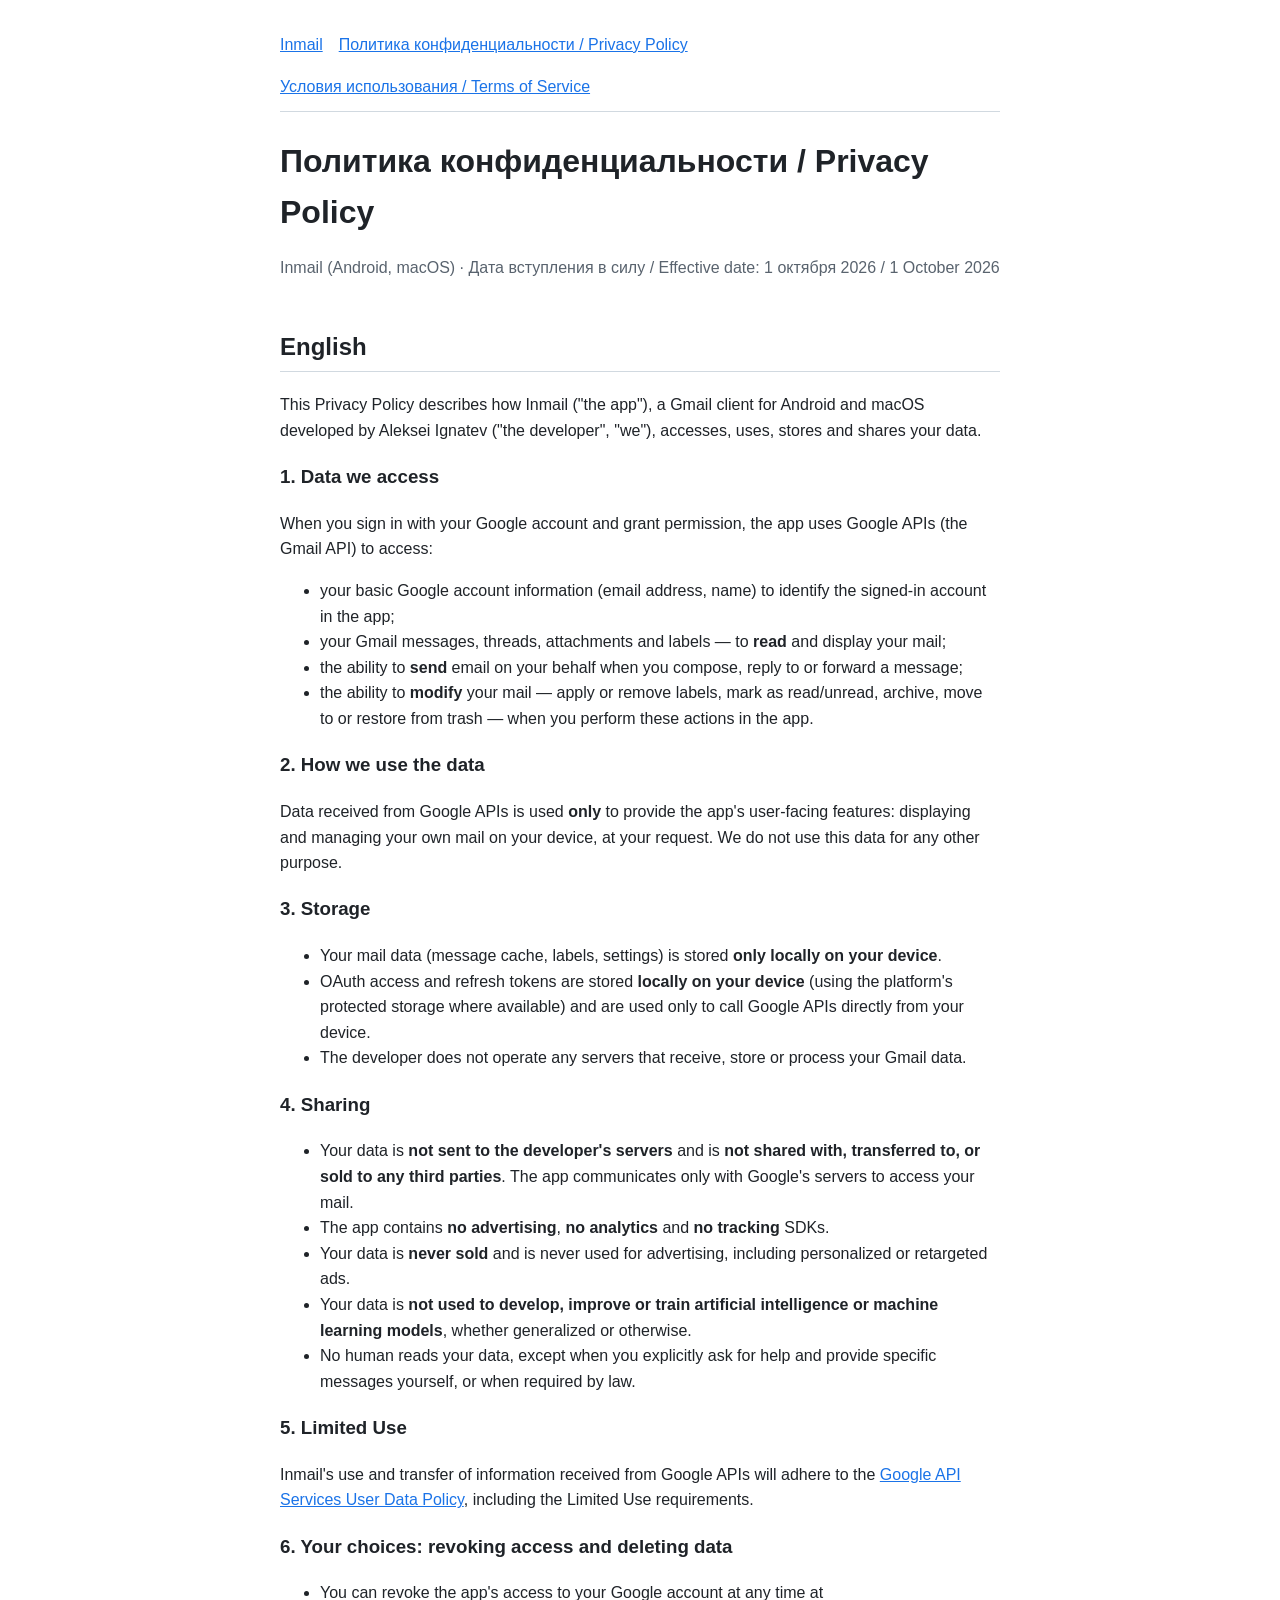
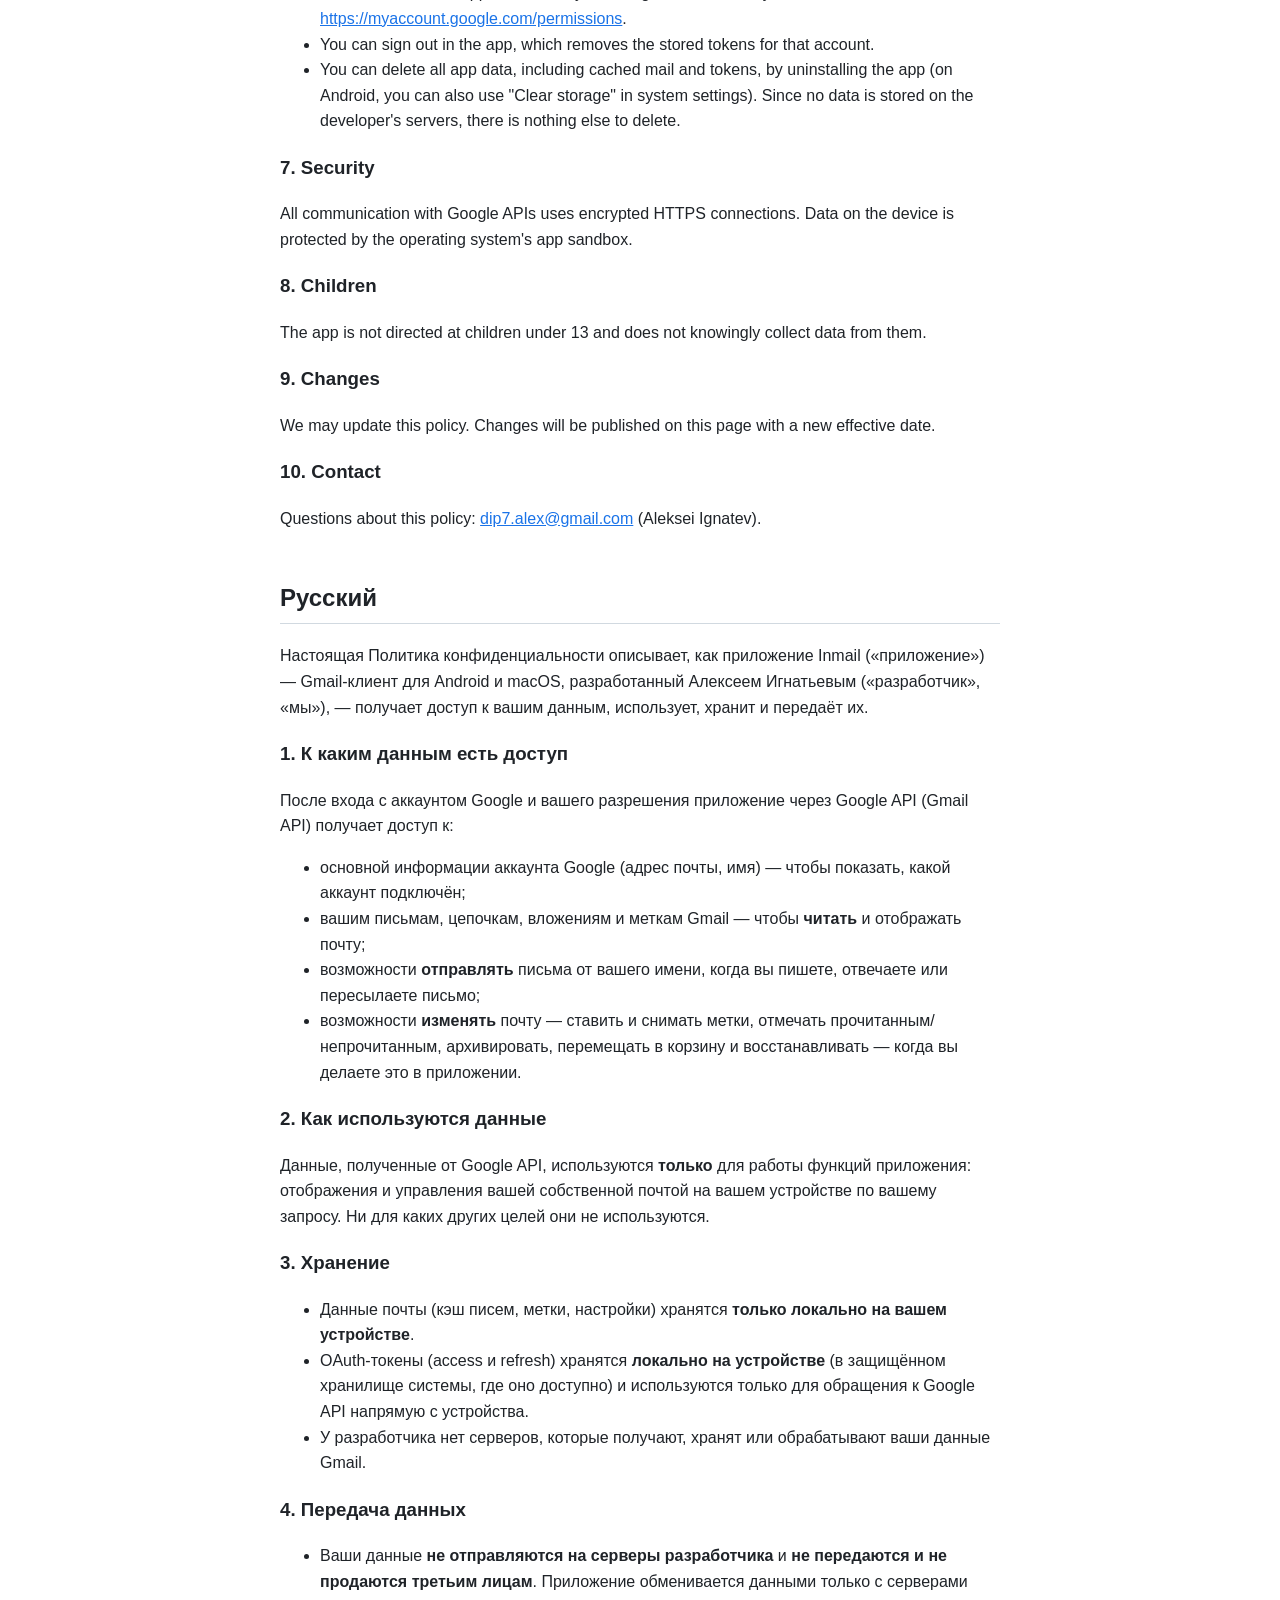
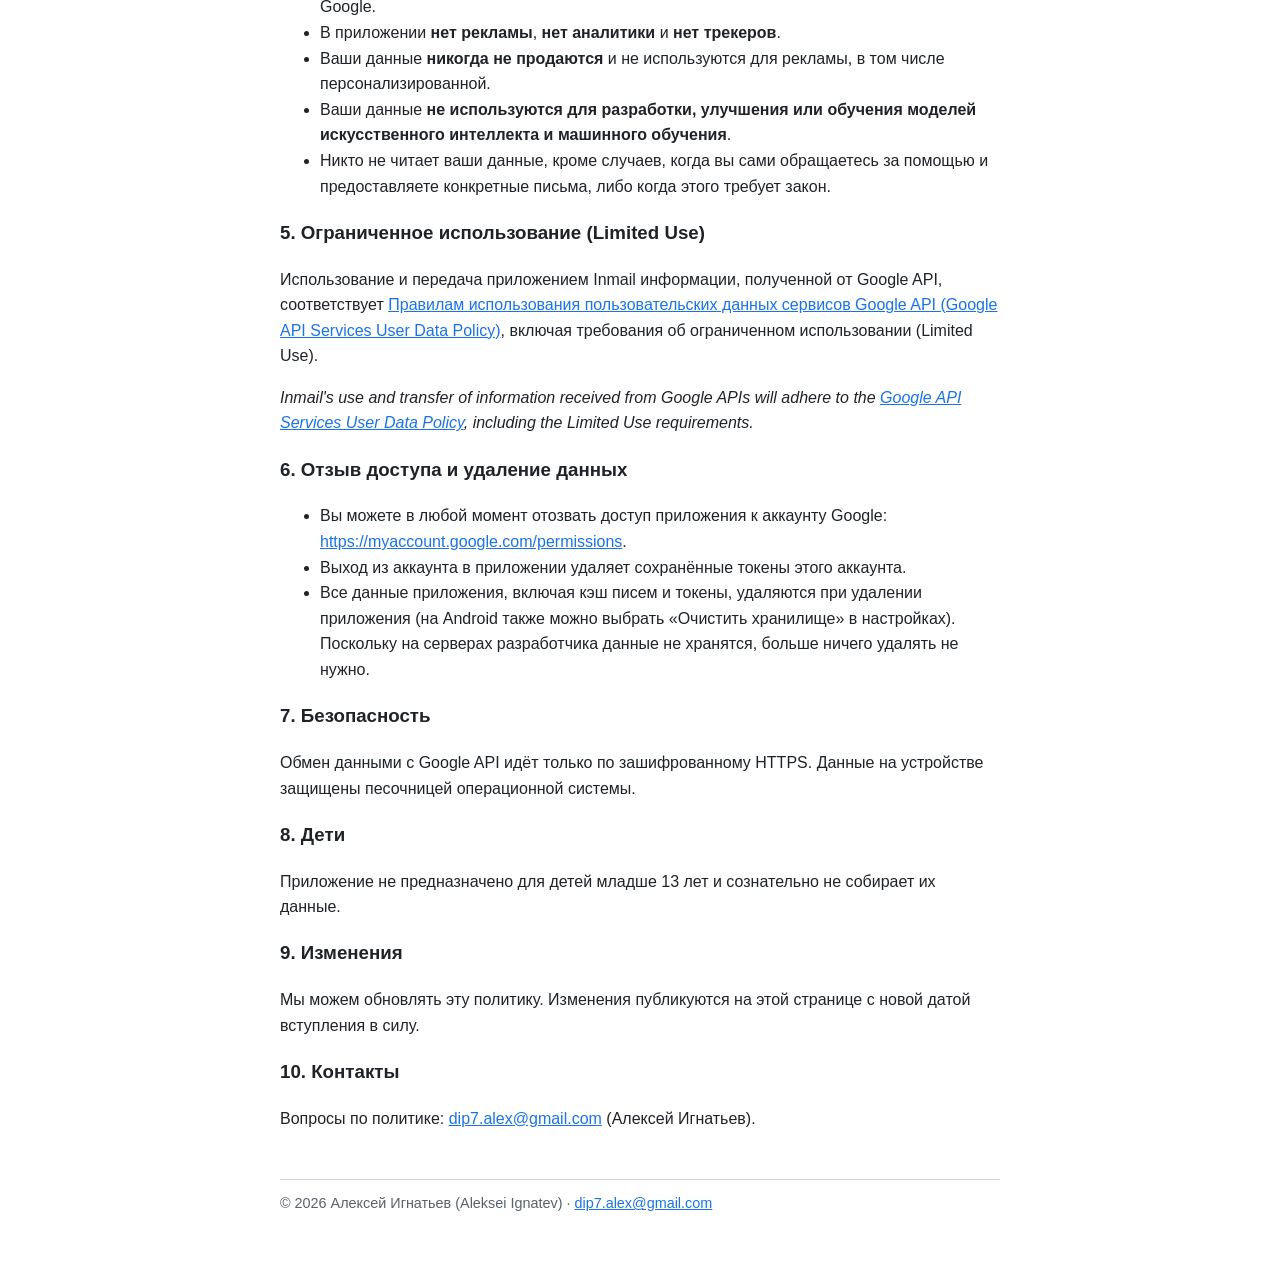
==== inmail/privacy.html @ 3c98db0a "Add inmail/privacy.html (Inmail site)" ====
<!DOCTYPE html>
<html lang="ru">
<head>
<meta charset="utf-8">
<meta name="viewport" content="width=device-width, initial-scale=1">
<title>Inmail — Политика конфиденциальности / Privacy Policy</title>
<link rel="stylesheet" href="/inmail/style.css">
</head>
<body>
<main>
<header><nav><a href="/inmail/">Inmail</a><a href="/inmail/privacy.html">Политика конфиденциальности / Privacy Policy</a><a href="/inmail/terms.html">Условия использования / Terms of Service</a></nav></header>
<h1>Политика конфиденциальности / Privacy Policy</h1>
<p class="muted">Inmail (Android, macOS) · Дата вступления в силу / Effective date: 1 октября 2026 / 1 October 2026</p>

<section lang="en">
<h2>English</h2>
<p>This Privacy Policy describes how Inmail ("the app"), a Gmail client for Android and macOS developed by Aleksei Ignatev ("the developer", "we"), accesses, uses, stores and shares your data.</p>

<h3>1. Data we access</h3>
<p>When you sign in with your Google account and grant permission, the app uses Google APIs (the Gmail API) to access:</p>
<ul>
<li>your basic Google account information (email address, name) to identify the signed-in account in the app;</li>
<li>your Gmail messages, threads, attachments and labels — to <b>read</b> and display your mail;</li>
<li>the ability to <b>send</b> email on your behalf when you compose, reply to or forward a message;</li>
<li>the ability to <b>modify</b> your mail — apply or remove labels, mark as read/unread, archive, move to or restore from trash — when you perform these actions in the app.</li>
</ul>

<h3>2. How we use the data</h3>
<p>Data received from Google APIs is used <b>only</b> to provide the app's user-facing features: displaying and managing your own mail on your device, at your request. We do not use this data for any other purpose.</p>

<h3>3. Storage</h3>
<ul>
<li>Your mail data (message cache, labels, settings) is stored <b>only locally on your device</b>.</li>
<li>OAuth access and refresh tokens are stored <b>locally on your device</b> (using the platform's protected storage where available) and are used only to call Google APIs directly from your device.</li>
<li>The developer does not operate any servers that receive, store or process your Gmail data.</li>
</ul>

<h3>4. Sharing</h3>
<ul>
<li>Your data is <b>not sent to the developer's servers</b> and is <b>not shared with, transferred to, or sold to any third parties</b>. The app communicates only with Google's servers to access your mail.</li>
<li>The app contains <b>no advertising</b>, <b>no analytics</b> and <b>no tracking</b> SDKs.</li>
<li>Your data is <b>never sold</b> and is never used for advertising, including personalized or retargeted ads.</li>
<li>Your data is <b>not used to develop, improve or train artificial intelligence or machine learning models</b>, whether generalized or otherwise.</li>
<li>No human reads your data, except when you explicitly ask for help and provide specific messages yourself, or when required by law.</li>
</ul>

<h3>5. Limited Use</h3>
<p>Inmail's use and transfer of information received from Google APIs will adhere to the <a href="https://developers.google.com/terms/api-services-user-data-policy">Google API Services User Data Policy</a>, including the Limited Use requirements.</p>

<h3>6. Your choices: revoking access and deleting data</h3>
<ul>
<li>You can revoke the app's access to your Google account at any time at <a href="https://myaccount.google.com/permissions">https://myaccount.google.com/permissions</a>.</li>
<li>You can sign out in the app, which removes the stored tokens for that account.</li>
<li>You can delete all app data, including cached mail and tokens, by uninstalling the app (on Android, you can also use "Clear storage" in system settings). Since no data is stored on the developer's servers, there is nothing else to delete.</li>
</ul>

<h3>7. Security</h3>
<p>All communication with Google APIs uses encrypted HTTPS connections. Data on the device is protected by the operating system's app sandbox.</p>

<h3>8. Children</h3>
<p>The app is not directed at children under 13 and does not knowingly collect data from them.</p>

<h3>9. Changes</h3>
<p>We may update this policy. Changes will be published on this page with a new effective date.</p>

<h3>10. Contact</h3>
<p>Questions about this policy: <a href="mailto:dip7.alex@gmail.com">dip7.alex@gmail.com</a> (Aleksei Ignatev).</p>
</section>

<section lang="ru" class="lang">
<h2>Русский</h2>
<p>Настоящая Политика конфиденциальности описывает, как приложение Inmail («приложение») — Gmail-клиент для Android и macOS, разработанный Алексеем Игнатьевым («разработчик», «мы»), — получает доступ к вашим данным, использует, хранит и передаёт их.</p>

<h3>1. К каким данным есть доступ</h3>
<p>После входа с аккаунтом Google и вашего разрешения приложение через Google API (Gmail API) получает доступ к:</p>
<ul>
<li>основной информации аккаунта Google (адрес почты, имя) — чтобы показать, какой аккаунт подключён;</li>
<li>вашим письмам, цепочкам, вложениям и меткам Gmail — чтобы <b>читать</b> и отображать почту;</li>
<li>возможности <b>отправлять</b> письма от вашего имени, когда вы пишете, отвечаете или пересылаете письмо;</li>
<li>возможности <b>изменять</b> почту — ставить и снимать метки, отмечать прочитанным/непрочитанным, архивировать, перемещать в корзину и восстанавливать — когда вы делаете это в приложении.</li>
</ul>

<h3>2. Как используются данные</h3>
<p>Данные, полученные от Google API, используются <b>только</b> для работы функций приложения: отображения и управления вашей собственной почтой на вашем устройстве по вашему запросу. Ни для каких других целей они не используются.</p>

<h3>3. Хранение</h3>
<ul>
<li>Данные почты (кэш писем, метки, настройки) хранятся <b>только локально на вашем устройстве</b>.</li>
<li>OAuth-токены (access и refresh) хранятся <b>локально на устройстве</b> (в защищённом хранилище системы, где оно доступно) и используются только для обращения к Google API напрямую с устройства.</li>
<li>У разработчика нет серверов, которые получают, хранят или обрабатывают ваши данные Gmail.</li>
</ul>

<h3>4. Передача данных</h3>
<ul>
<li>Ваши данные <b>не отправляются на серверы разработчика</b> и <b>не передаются и не продаются третьим лицам</b>. Приложение обменивается данными только с серверами Google.</li>
<li>В приложении <b>нет рекламы</b>, <b>нет аналитики</b> и <b>нет трекеров</b>.</li>
<li>Ваши данные <b>никогда не продаются</b> и не используются для рекламы, в том числе персонализированной.</li>
<li>Ваши данные <b>не используются для разработки, улучшения или обучения моделей искусственного интеллекта и машинного обучения</b>.</li>
<li>Никто не читает ваши данные, кроме случаев, когда вы сами обращаетесь за помощью и предоставляете конкретные письма, либо когда этого требует закон.</li>
</ul>

<h3>5. Ограниченное использование (Limited Use)</h3>
<p>Использование и передача приложением Inmail информации, полученной от Google API, соответствует <a href="https://developers.google.com/terms/api-services-user-data-policy">Правилам использования пользовательских данных сервисов Google API (Google API Services User Data Policy)</a>, включая требования об ограниченном использовании (Limited Use).</p>
<p lang="en"><i>Inmail's use and transfer of information received from Google APIs will adhere to the <a href="https://developers.google.com/terms/api-services-user-data-policy">Google API Services User Data Policy</a>, including the Limited Use requirements.</i></p>

<h3>6. Отзыв доступа и удаление данных</h3>
<ul>
<li>Вы можете в любой момент отозвать доступ приложения к аккаунту Google: <a href="https://myaccount.google.com/permissions">https://myaccount.google.com/permissions</a>.</li>
<li>Выход из аккаунта в приложении удаляет сохранённые токены этого аккаунта.</li>
<li>Все данные приложения, включая кэш писем и токены, удаляются при удалении приложения (на Android также можно выбрать «Очистить хранилище» в настройках). Поскольку на серверах разработчика данные не хранятся, больше ничего удалять не нужно.</li>
</ul>

<h3>7. Безопасность</h3>
<p>Обмен данными с Google API идёт только по зашифрованному HTTPS. Данные на устройстве защищены песочницей операционной системы.</p>

<h3>8. Дети</h3>
<p>Приложение не предназначено для детей младше 13 лет и сознательно не собирает их данные.</p>

<h3>9. Изменения</h3>
<p>Мы можем обновлять эту политику. Изменения публикуются на этой странице с новой датой вступления в силу.</p>

<h3>10. Контакты</h3>
<p>Вопросы по политике: <a href="mailto:dip7.alex@gmail.com">dip7.alex@gmail.com</a> (Алексей Игнатьев).</p>
</section>
<footer>© 2026 Алексей Игнатьев (Aleksei Ignatev) · <a href="mailto:dip7.alex@gmail.com">dip7.alex@gmail.com</a></footer>
</main>
</body>
</html>
---- inmail/style.css ----
:root{--fg:#1f2328;--muted:#59636e;--accent:#1a73e8;--bg:#fff;--line:#d1d9e0}
@media (prefers-color-scheme:dark){:root{--fg:#e6edf3;--muted:#9198a1;--accent:#58a6ff;--bg:#0d1117;--line:#3d444d}}
*{box-sizing:border-box}
body{margin:0;background:var(--bg);color:var(--fg);font:16px/1.6 -apple-system,BlinkMacSystemFont,"Segoe UI",Roboto,Helvetica,Arial,sans-serif}
main{max-width:760px;margin:0 auto;padding:32px 20px 48px}
header nav{display:flex;gap:16px;flex-wrap:wrap;border-bottom:1px solid var(--line);padding-bottom:12px;margin-bottom:24px}
a{color:var(--accent)}
h1{font-size:2rem;margin:.2em 0}
h2{margin-top:2em;border-bottom:1px solid var(--line);padding-bottom:.2em}
.muted{color:var(--muted)}
.lang{margin-top:2.5em}
footer{margin-top:48px;border-top:1px solid var(--line);padding-top:12px;font-size:.9rem;color:var(--muted)}
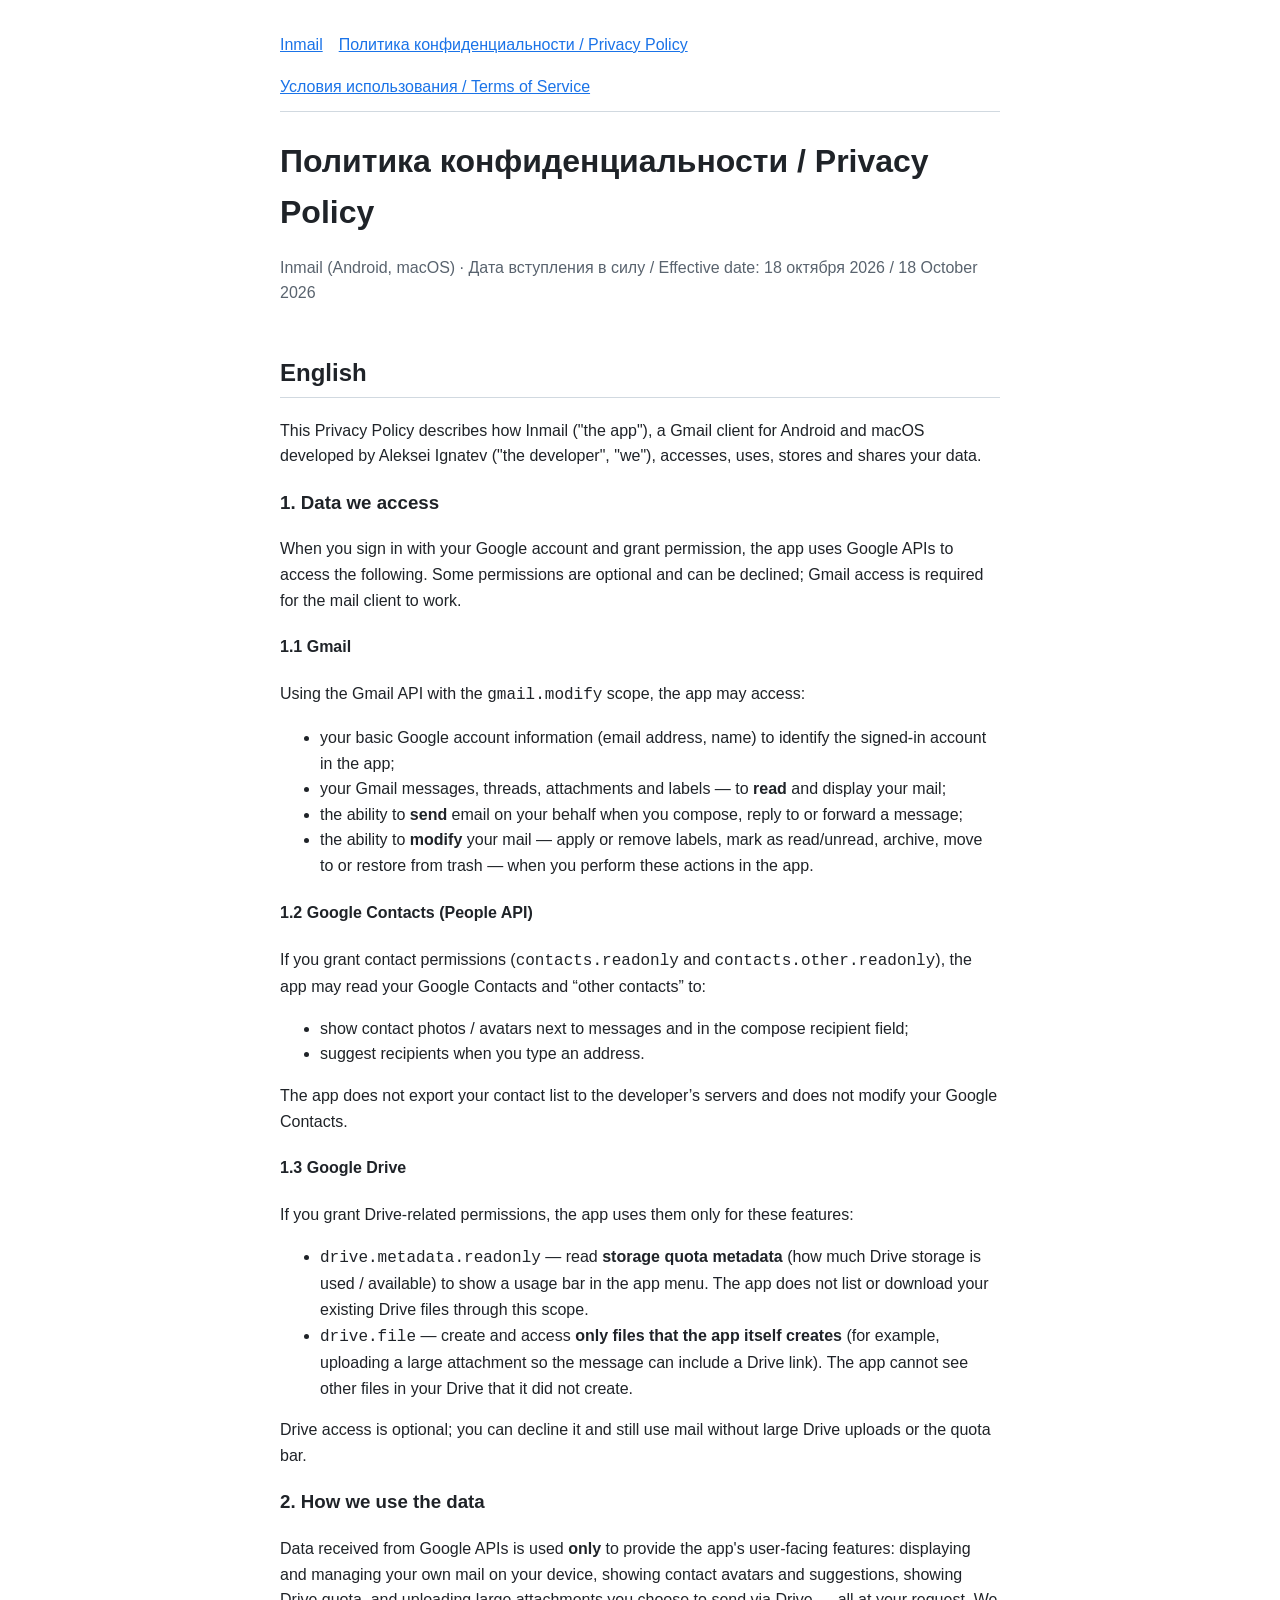
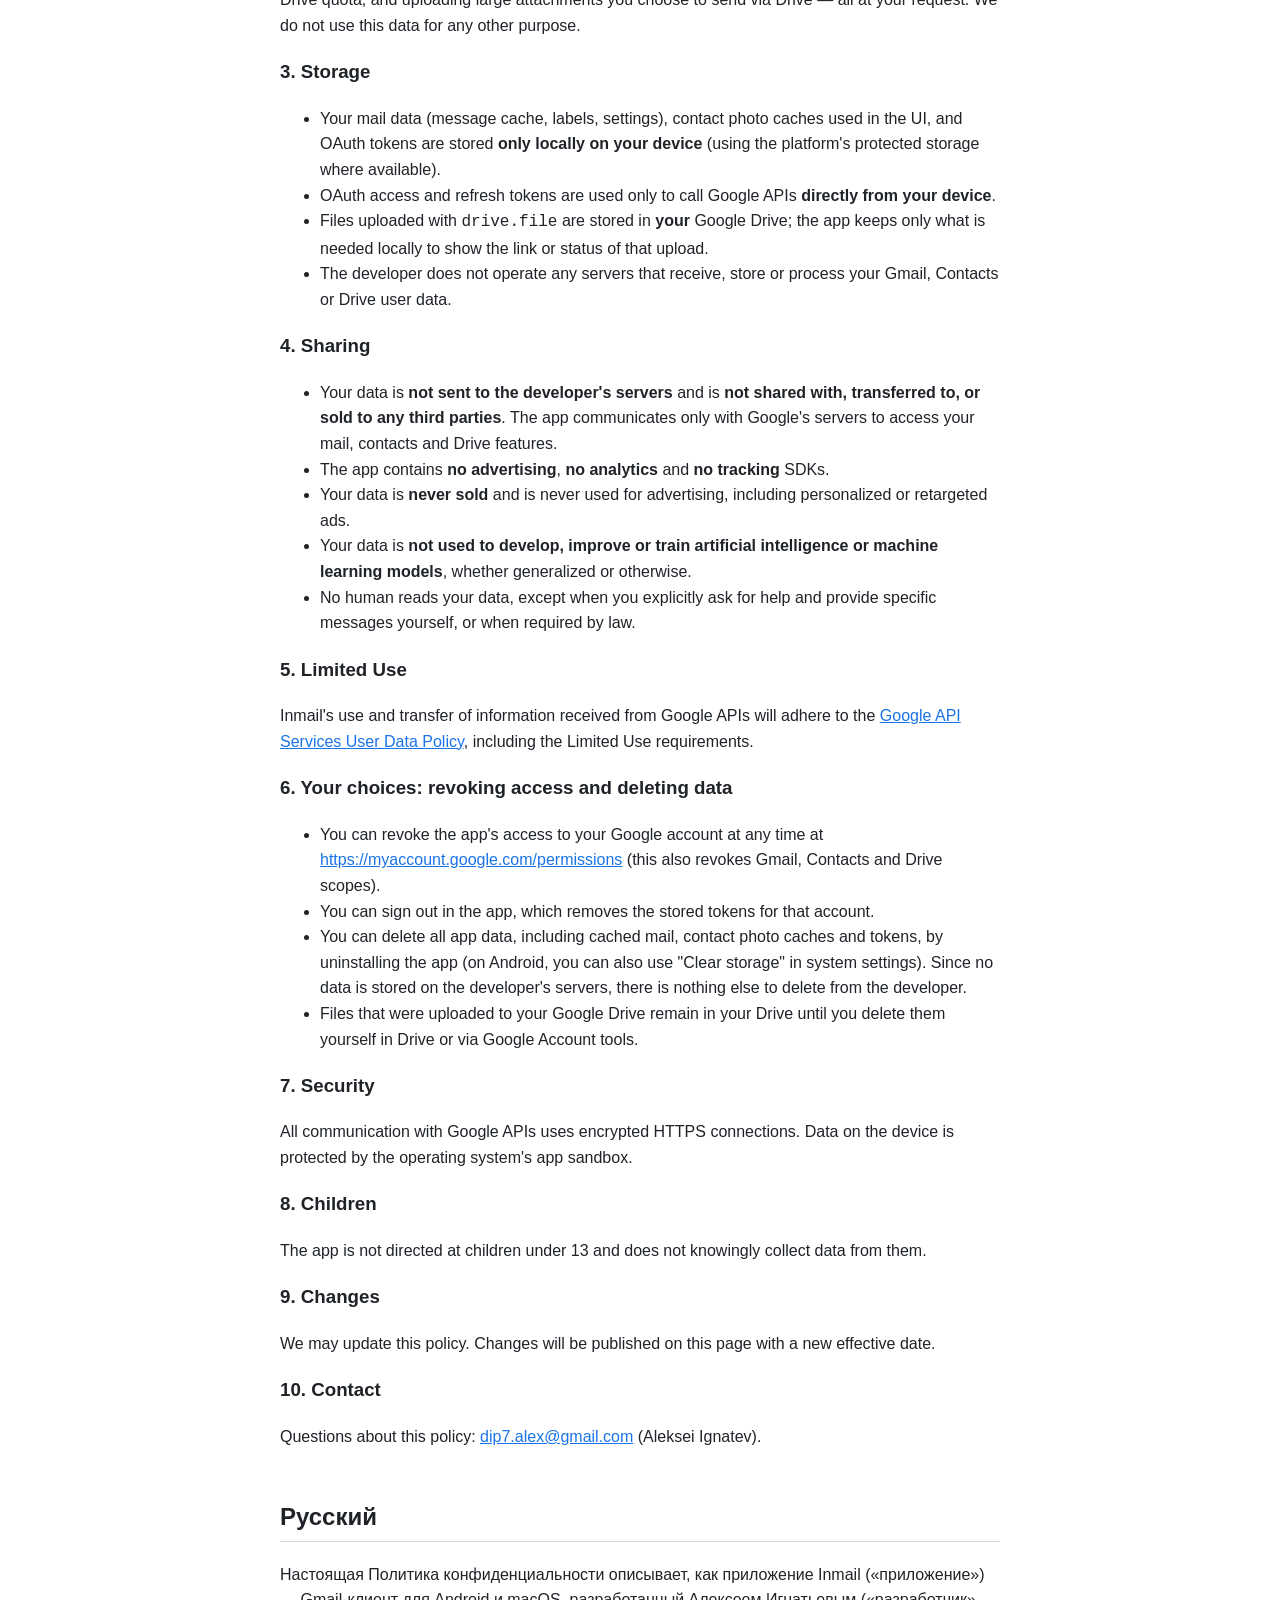
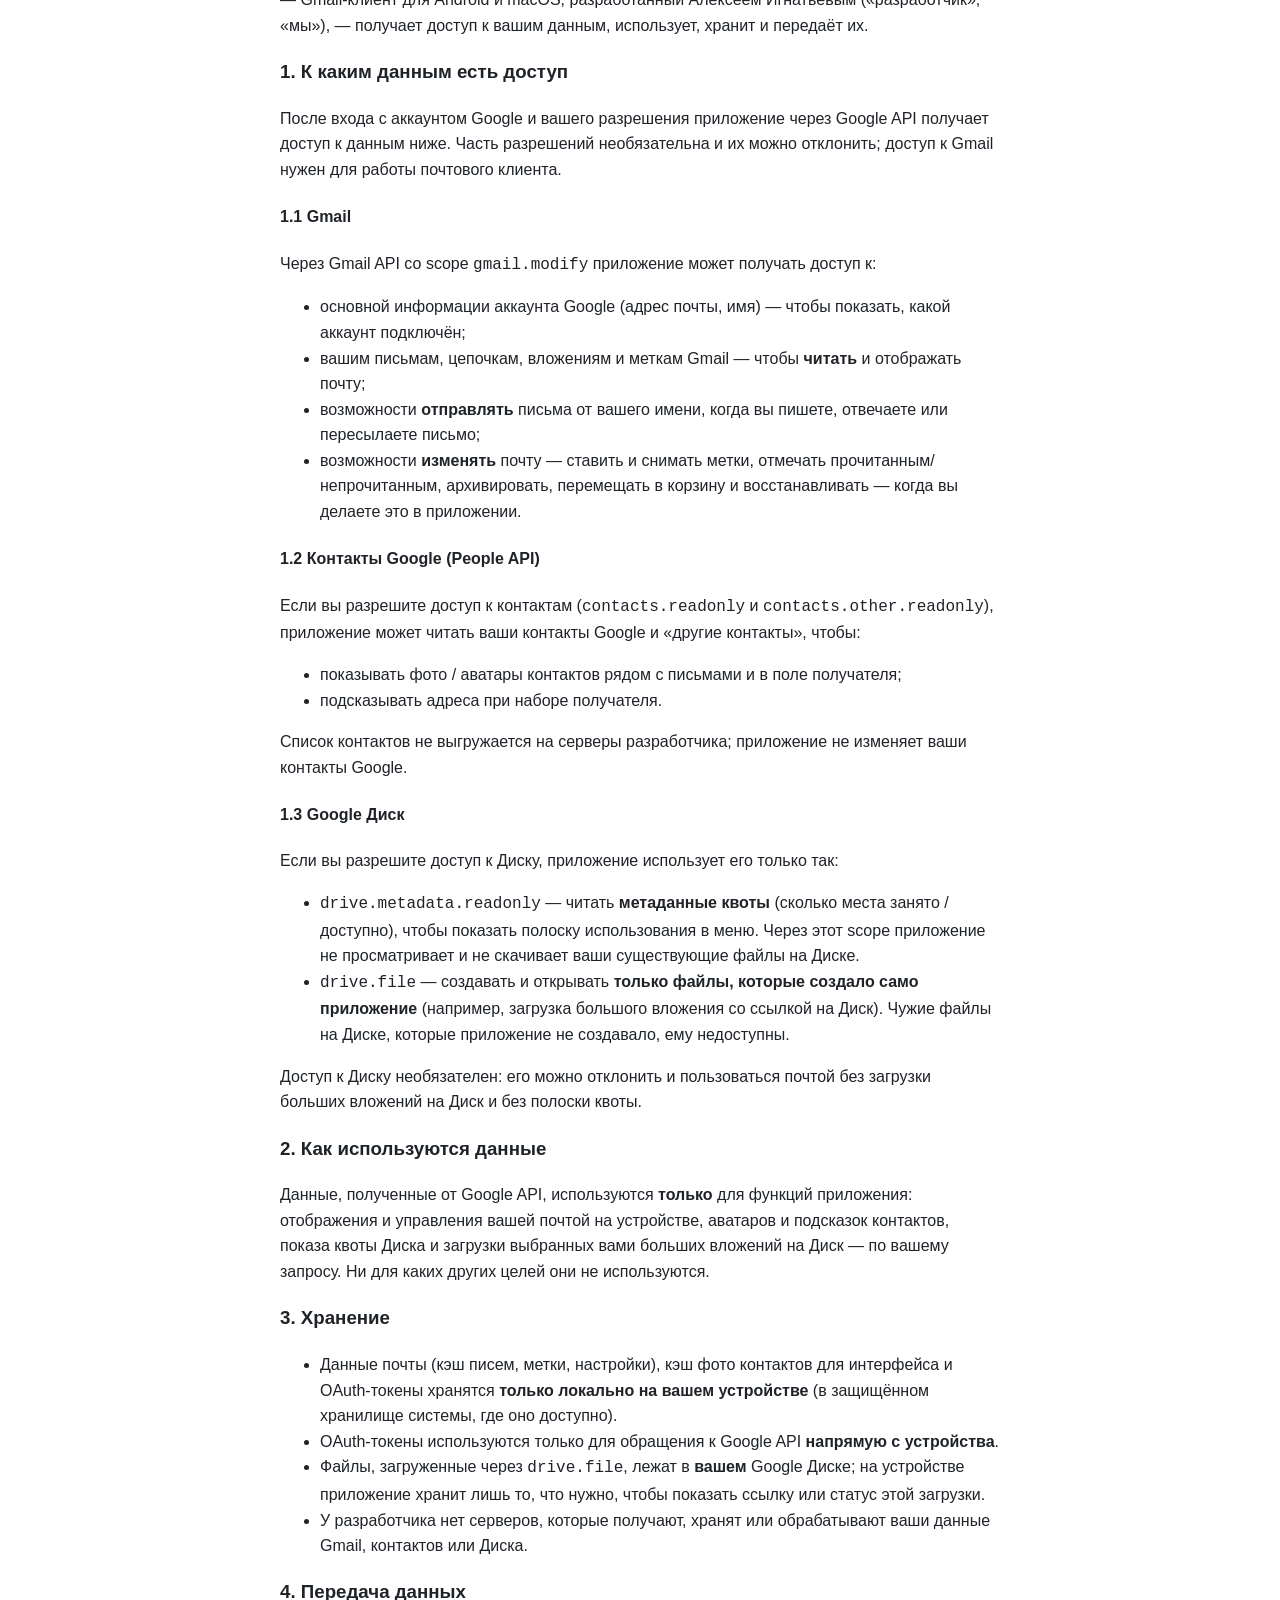
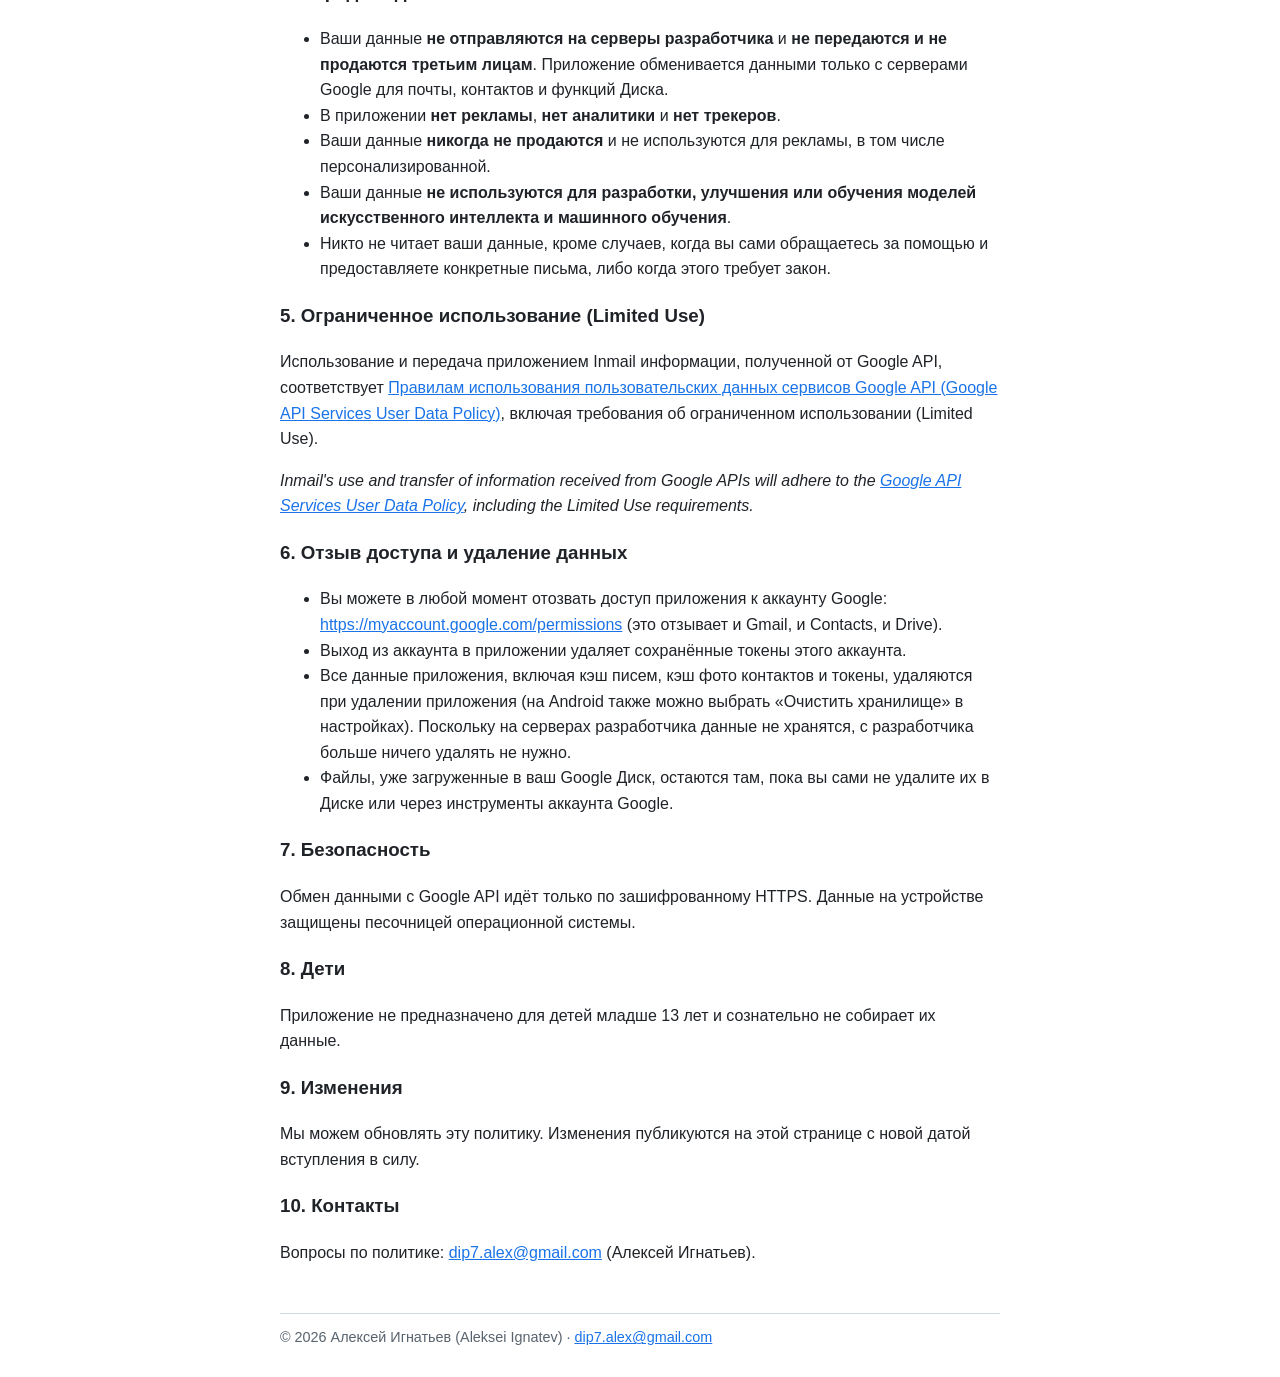
==== commit ae2ec0a2: "Update Inmail privacy policy for Drive and Contacts scopes" ====
--- a/inmail/privacy.html
+++ b/inmail/privacy.html
@@ -10,14 +10,17 @@
 <main>
 <header><nav><a href="/inmail/">Inmail</a><a href="/inmail/privacy.html">Политика конфиденциальности / Privacy Policy</a><a href="/inmail/terms.html">Условия использования / Terms of Service</a></nav></header>
 <h1>Политика конфиденциальности / Privacy Policy</h1>
-<p class="muted">Inmail (Android, macOS) · Дата вступления в силу / Effective date: 1 октября 2026 / 1 October 2026</p>
+<p class="muted">Inmail (Android, macOS) · Дата вступления в силу / Effective date: 18 октября 2026 / 18 October 2026</p>
 
 <section lang="en">
 <h2>English</h2>
 <p>This Privacy Policy describes how Inmail ("the app"), a Gmail client for Android and macOS developed by Aleksei Ignatev ("the developer", "we"), accesses, uses, stores and shares your data.</p>
 
 <h3>1. Data we access</h3>
-<p>When you sign in with your Google account and grant permission, the app uses Google APIs (the Gmail API) to access:</p>
+<p>When you sign in with your Google account and grant permission, the app uses Google APIs to access the following. Some permissions are optional and can be declined; Gmail access is required for the mail client to work.</p>
+
+<h4>1.1 Gmail</h4>
+<p>Using the Gmail API with the <code>gmail.modify</code> scope, the app may access:</p>
 <ul>
 <li>your basic Google account information (email address, name) to identify the signed-in account in the app;</li>
 <li>your Gmail messages, threads, attachments and labels — to <b>read</b> and display your mail;</li>
@@ -25,19 +28,36 @@
 <li>the ability to <b>modify</b> your mail — apply or remove labels, mark as read/unread, archive, move to or restore from trash — when you perform these actions in the app.</li>
 </ul>
 
+<h4>1.2 Google Contacts (People API)</h4>
+<p>If you grant contact permissions (<code>contacts.readonly</code> and <code>contacts.other.readonly</code>), the app may read your Google Contacts and “other contacts” to:</p>
+<ul>
+<li>show contact photos / avatars next to messages and in the compose recipient field;</li>
+<li>suggest recipients when you type an address.</li>
+</ul>
+<p>The app does not export your contact list to the developer’s servers and does not modify your Google Contacts.</p>
+
+<h4>1.3 Google Drive</h4>
+<p>If you grant Drive-related permissions, the app uses them only for these features:</p>
+<ul>
+<li><code>drive.metadata.readonly</code> — read <b>storage quota metadata</b> (how much Drive storage is used / available) to show a usage bar in the app menu. The app does not list or download your existing Drive files through this scope.</li>
+<li><code>drive.file</code> — create and access <b>only files that the app itself creates</b> (for example, uploading a large attachment so the message can include a Drive link). The app cannot see other files in your Drive that it did not create.</li>
+</ul>
+<p>Drive access is optional; you can decline it and still use mail without large Drive uploads or the quota bar.</p>
+
 <h3>2. How we use the data</h3>
-<p>Data received from Google APIs is used <b>only</b> to provide the app's user-facing features: displaying and managing your own mail on your device, at your request. We do not use this data for any other purpose.</p>
+<p>Data received from Google APIs is used <b>only</b> to provide the app's user-facing features: displaying and managing your own mail on your device, showing contact avatars and suggestions, showing Drive quota, and uploading large attachments you choose to send via Drive — all at your request. We do not use this data for any other purpose.</p>
 
 <h3>3. Storage</h3>
 <ul>
-<li>Your mail data (message cache, labels, settings) is stored <b>only locally on your device</b>.</li>
-<li>OAuth access and refresh tokens are stored <b>locally on your device</b> (using the platform's protected storage where available) and are used only to call Google APIs directly from your device.</li>
-<li>The developer does not operate any servers that receive, store or process your Gmail data.</li>
+<li>Your mail data (message cache, labels, settings), contact photo caches used in the UI, and OAuth tokens are stored <b>only locally on your device</b> (using the platform's protected storage where available).</li>
+<li>OAuth access and refresh tokens are used only to call Google APIs <b>directly from your device</b>.</li>
+<li>Files uploaded with <code>drive.file</code> are stored in <b>your</b> Google Drive; the app keeps only what is needed locally to show the link or status of that upload.</li>
+<li>The developer does not operate any servers that receive, store or process your Gmail, Contacts or Drive user data.</li>
 </ul>
 
 <h3>4. Sharing</h3>
 <ul>
-<li>Your data is <b>not sent to the developer's servers</b> and is <b>not shared with, transferred to, or sold to any third parties</b>. The app communicates only with Google's servers to access your mail.</li>
+<li>Your data is <b>not sent to the developer's servers</b> and is <b>not shared with, transferred to, or sold to any third parties</b>. The app communicates only with Google's servers to access your mail, contacts and Drive features.</li>
 <li>The app contains <b>no advertising</b>, <b>no analytics</b> and <b>no tracking</b> SDKs.</li>
 <li>Your data is <b>never sold</b> and is never used for advertising, including personalized or retargeted ads.</li>
 <li>Your data is <b>not used to develop, improve or train artificial intelligence or machine learning models</b>, whether generalized or otherwise.</li>
@@ -49,9 +69,10 @@
 
 <h3>6. Your choices: revoking access and deleting data</h3>
 <ul>
-<li>You can revoke the app's access to your Google account at any time at <a href="https://myaccount.google.com/permissions">https://myaccount.google.com/permissions</a>.</li>
+<li>You can revoke the app's access to your Google account at any time at <a href="https://myaccount.google.com/permissions">https://myaccount.google.com/permissions</a> (this also revokes Gmail, Contacts and Drive scopes).</li>
 <li>You can sign out in the app, which removes the stored tokens for that account.</li>
-<li>You can delete all app data, including cached mail and tokens, by uninstalling the app (on Android, you can also use "Clear storage" in system settings). Since no data is stored on the developer's servers, there is nothing else to delete.</li>
+<li>You can delete all app data, including cached mail, contact photo caches and tokens, by uninstalling the app (on Android, you can also use "Clear storage" in system settings). Since no data is stored on the developer's servers, there is nothing else to delete from the developer.</li>
+<li>Files that were uploaded to your Google Drive remain in your Drive until you delete them yourself in Drive or via Google Account tools.</li>
 </ul>
 
 <h3>7. Security</h3>
@@ -72,7 +93,10 @@
 <p>Настоящая Политика конфиденциальности описывает, как приложение Inmail («приложение») — Gmail-клиент для Android и macOS, разработанный Алексеем Игнатьевым («разработчик», «мы»), — получает доступ к вашим данным, использует, хранит и передаёт их.</p>
 
 <h3>1. К каким данным есть доступ</h3>
-<p>После входа с аккаунтом Google и вашего разрешения приложение через Google API (Gmail API) получает доступ к:</p>
+<p>После входа с аккаунтом Google и вашего разрешения приложение через Google API получает доступ к данным ниже. Часть разрешений необязательна и их можно отклонить; доступ к Gmail нужен для работы почтового клиента.</p>
+
+<h4>1.1 Gmail</h4>
+<p>Через Gmail API со scope <code>gmail.modify</code> приложение может получать доступ к:</p>
 <ul>
 <li>основной информации аккаунта Google (адрес почты, имя) — чтобы показать, какой аккаунт подключён;</li>
 <li>вашим письмам, цепочкам, вложениям и меткам Gmail — чтобы <b>читать</b> и отображать почту;</li>
@@ -80,19 +104,36 @@
 <li>возможности <b>изменять</b> почту — ставить и снимать метки, отмечать прочитанным/непрочитанным, архивировать, перемещать в корзину и восстанавливать — когда вы делаете это в приложении.</li>
 </ul>
 
+<h4>1.2 Контакты Google (People API)</h4>
+<p>Если вы разрешите доступ к контактам (<code>contacts.readonly</code> и <code>contacts.other.readonly</code>), приложение может читать ваши контакты Google и «другие контакты», чтобы:</p>
+<ul>
+<li>показывать фото / аватары контактов рядом с письмами и в поле получателя;</li>
+<li>подсказывать адреса при наборе получателя.</li>
+</ul>
+<p>Список контактов не выгружается на серверы разработчика; приложение не изменяет ваши контакты Google.</p>
+
+<h4>1.3 Google Диск</h4>
+<p>Если вы разрешите доступ к Диску, приложение использует его только так:</p>
+<ul>
+<li><code>drive.metadata.readonly</code> — читать <b>метаданные квоты</b> (сколько места занято / доступно), чтобы показать полоску использования в меню. Через этот scope приложение не просматривает и не скачивает ваши существующие файлы на Диске.</li>
+<li><code>drive.file</code> — создавать и открывать <b>только файлы, которые создало само приложение</b> (например, загрузка большого вложения со ссылкой на Диск). Чужие файлы на Диске, которые приложение не создавало, ему недоступны.</li>
+</ul>
+<p>Доступ к Диску необязателен: его можно отклонить и пользоваться почтой без загрузки больших вложений на Диск и без полоски квоты.</p>
+
 <h3>2. Как используются данные</h3>
-<p>Данные, полученные от Google API, используются <b>только</b> для работы функций приложения: отображения и управления вашей собственной почтой на вашем устройстве по вашему запросу. Ни для каких других целей они не используются.</p>
+<p>Данные, полученные от Google API, используются <b>только</b> для функций приложения: отображения и управления вашей почтой на устройстве, аватаров и подсказок контактов, показа квоты Диска и загрузки выбранных вами больших вложений на Диск — по вашему запросу. Ни для каких других целей они не используются.</p>
 
 <h3>3. Хранение</h3>
 <ul>
-<li>Данные почты (кэш писем, метки, настройки) хранятся <b>только локально на вашем устройстве</b>.</li>
-<li>OAuth-токены (access и refresh) хранятся <b>локально на устройстве</b> (в защищённом хранилище системы, где оно доступно) и используются только для обращения к Google API напрямую с устройства.</li>
-<li>У разработчика нет серверов, которые получают, хранят или обрабатывают ваши данные Gmail.</li>
+<li>Данные почты (кэш писем, метки, настройки), кэш фото контактов для интерфейса и OAuth-токены хранятся <b>только локально на вашем устройстве</b> (в защищённом хранилище системы, где оно доступно).</li>
+<li>OAuth-токены используются только для обращения к Google API <b>напрямую с устройства</b>.</li>
+<li>Файлы, загруженные через <code>drive.file</code>, лежат в <b>вашем</b> Google Диске; на устройстве приложение хранит лишь то, что нужно, чтобы показать ссылку или статус этой загрузки.</li>
+<li>У разработчика нет серверов, которые получают, хранят или обрабатывают ваши данные Gmail, контактов или Диска.</li>
 </ul>
 
 <h3>4. Передача данных</h3>
 <ul>
-<li>Ваши данные <b>не отправляются на серверы разработчика</b> и <b>не передаются и не продаются третьим лицам</b>. Приложение обменивается данными только с серверами Google.</li>
+<li>Ваши данные <b>не отправляются на серверы разработчика</b> и <b>не передаются и не продаются третьим лицам</b>. Приложение обменивается данными только с серверами Google для почты, контактов и функций Диска.</li>
 <li>В приложении <b>нет рекламы</b>, <b>нет аналитики</b> и <b>нет трекеров</b>.</li>
 <li>Ваши данные <b>никогда не продаются</b> и не используются для рекламы, в том числе персонализированной.</li>
 <li>Ваши данные <b>не используются для разработки, улучшения или обучения моделей искусственного интеллекта и машинного обучения</b>.</li>
@@ -105,9 +146,10 @@
 
 <h3>6. Отзыв доступа и удаление данных</h3>
 <ul>
-<li>Вы можете в любой момент отозвать доступ приложения к аккаунту Google: <a href="https://myaccount.google.com/permissions">https://myaccount.google.com/permissions</a>.</li>
+<li>Вы можете в любой момент отозвать доступ приложения к аккаунту Google: <a href="https://myaccount.google.com/permissions">https://myaccount.google.com/permissions</a> (это отзывает и Gmail, и Contacts, и Drive).</li>
 <li>Выход из аккаунта в приложении удаляет сохранённые токены этого аккаунта.</li>
-<li>Все данные приложения, включая кэш писем и токены, удаляются при удалении приложения (на Android также можно выбрать «Очистить хранилище» в настройках). Поскольку на серверах разработчика данные не хранятся, больше ничего удалять не нужно.</li>
+<li>Все данные приложения, включая кэш писем, кэш фото контактов и токены, удаляются при удалении приложения (на Android также можно выбрать «Очистить хранилище» в настройках). Поскольку на серверах разработчика данные не хранятся, с разработчика больше ничего удалять не нужно.</li>
+<li>Файлы, уже загруженные в ваш Google Диск, остаются там, пока вы сами не удалите их в Диске или через инструменты аккаунта Google.</li>
 </ul>
 
 <h3>7. Безопасность</h3>
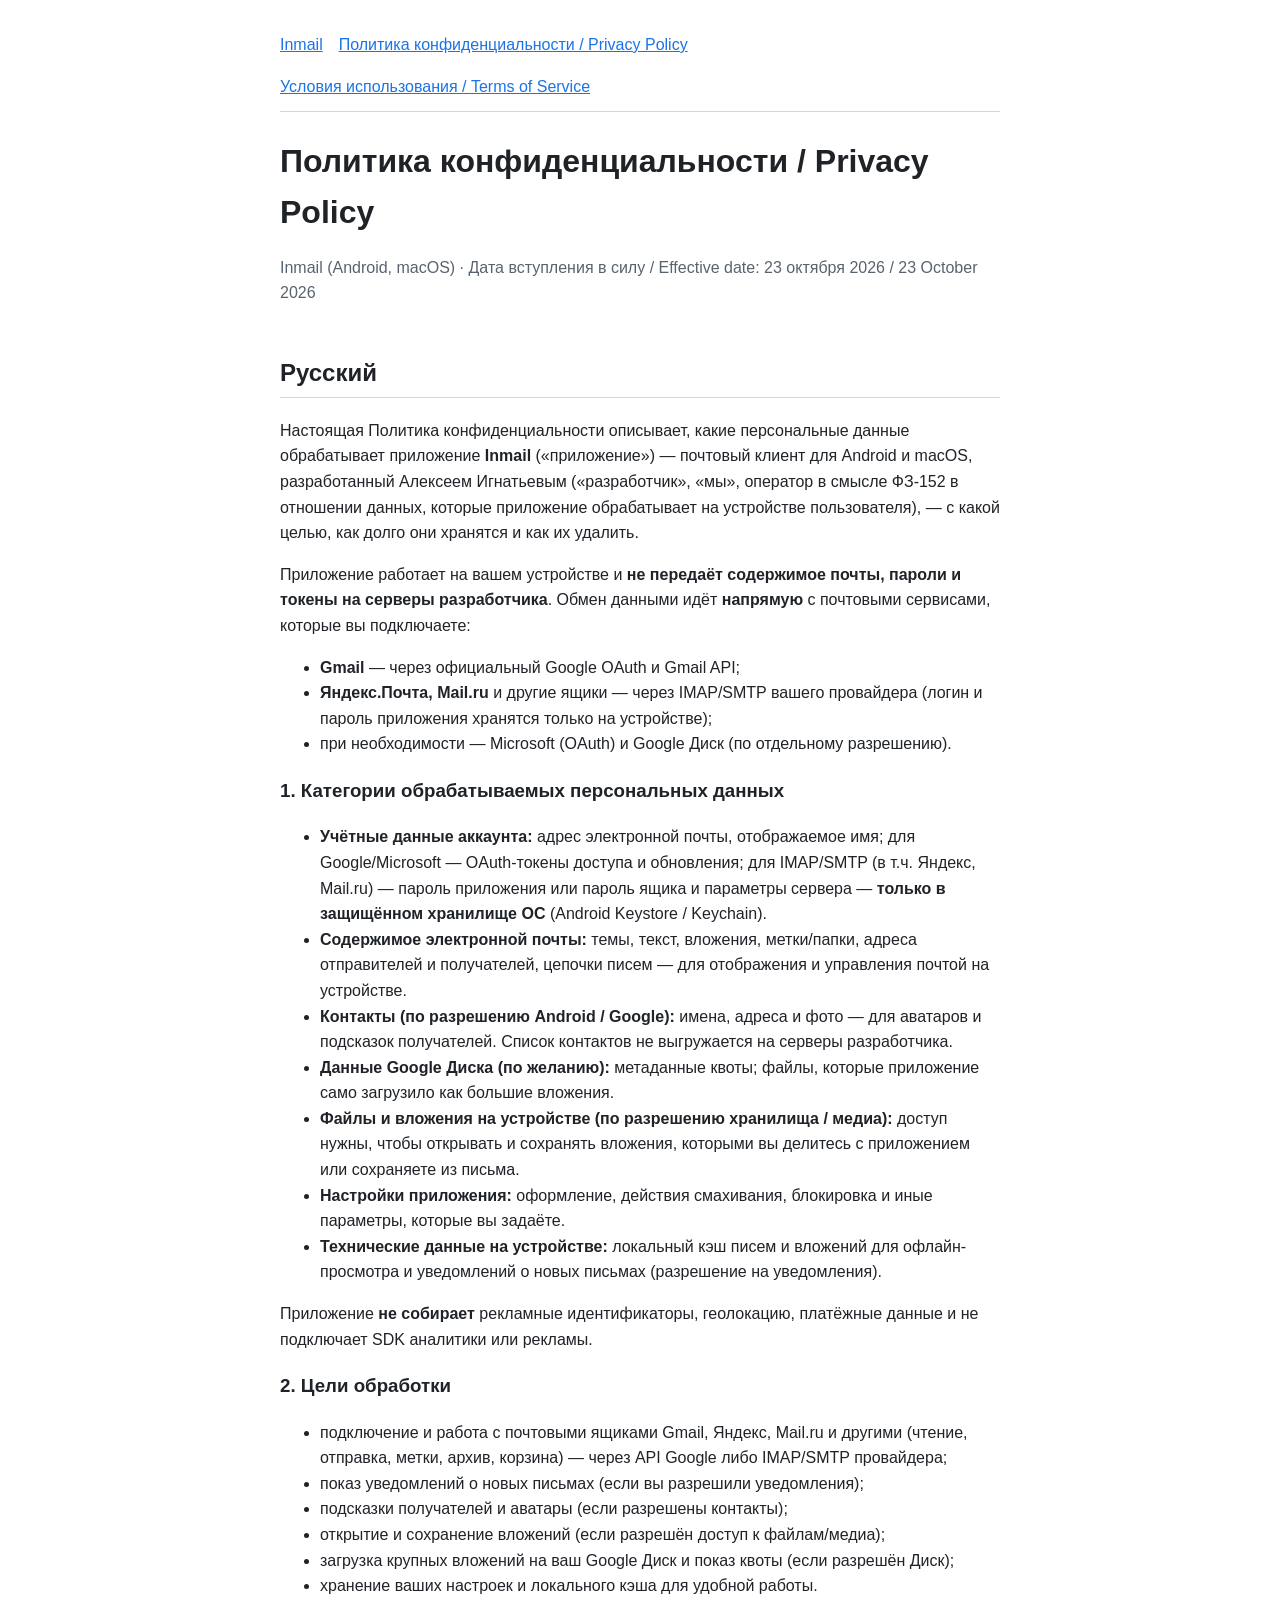
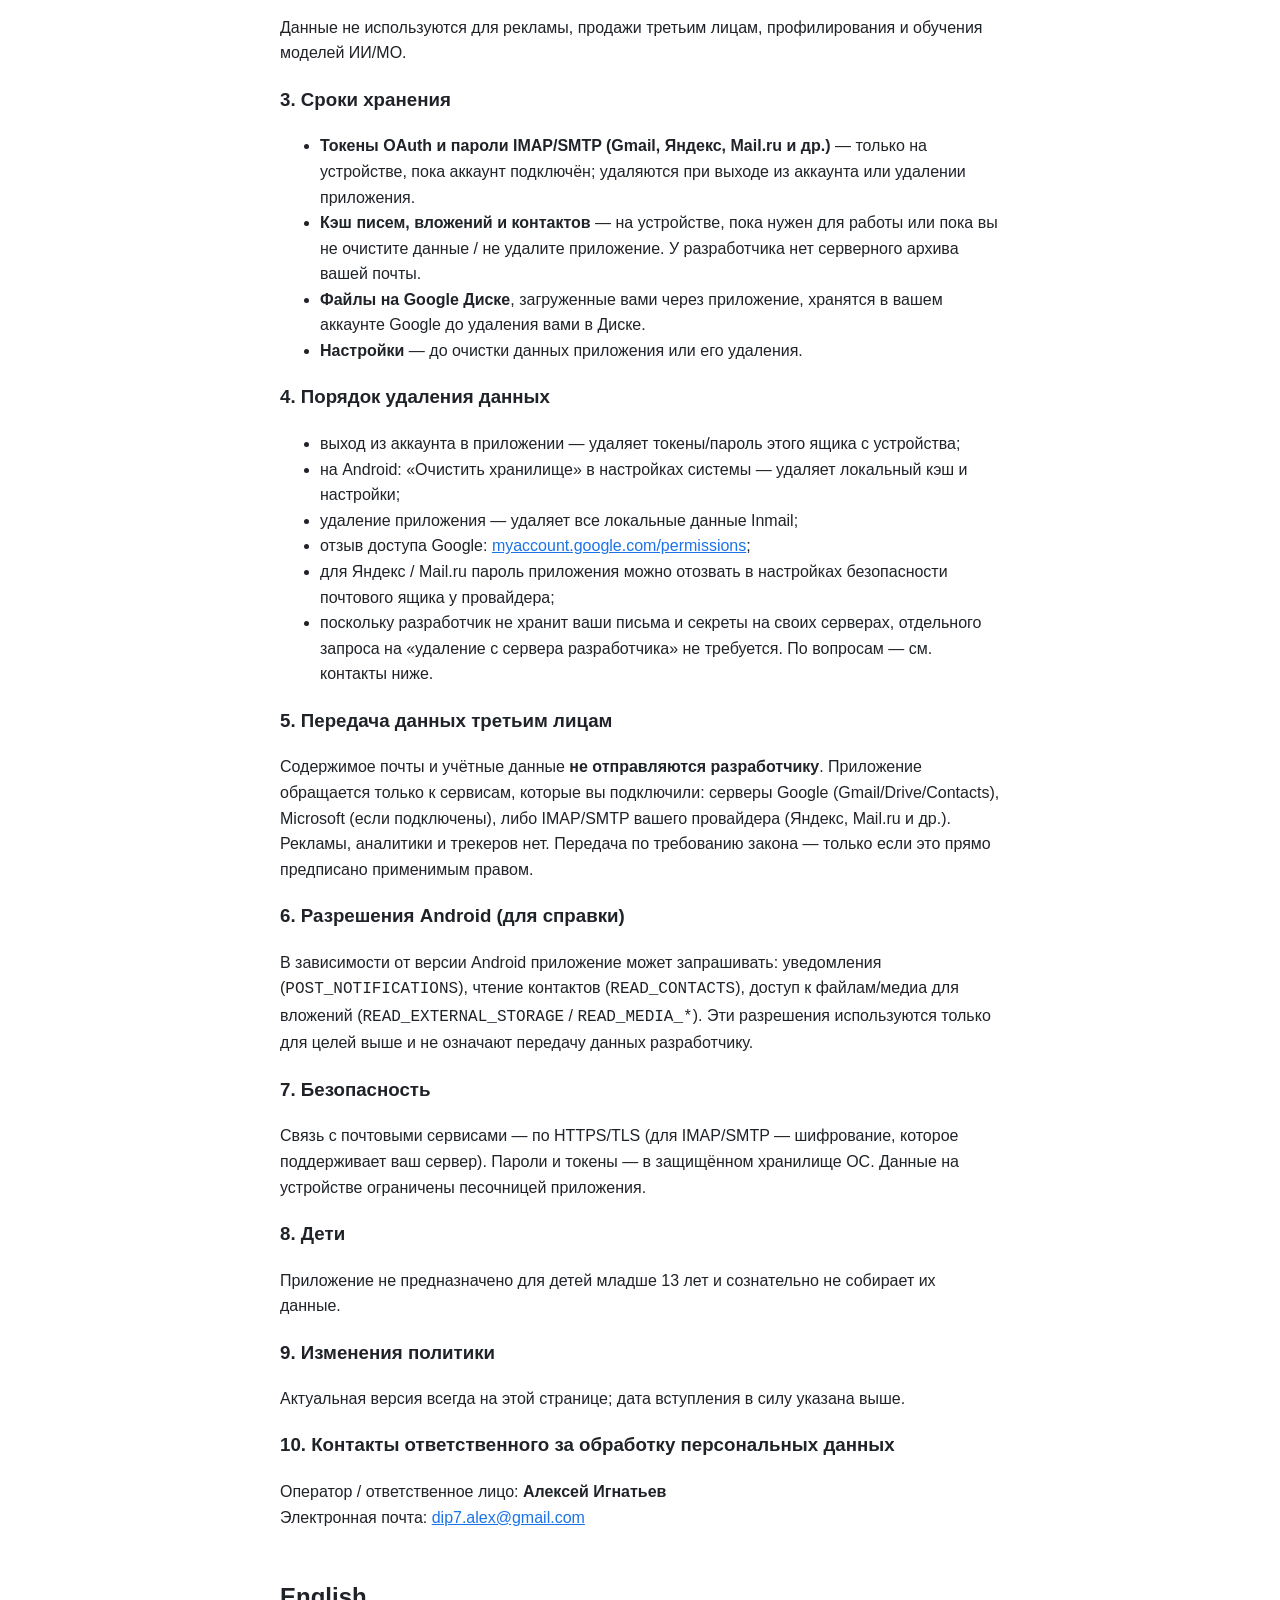
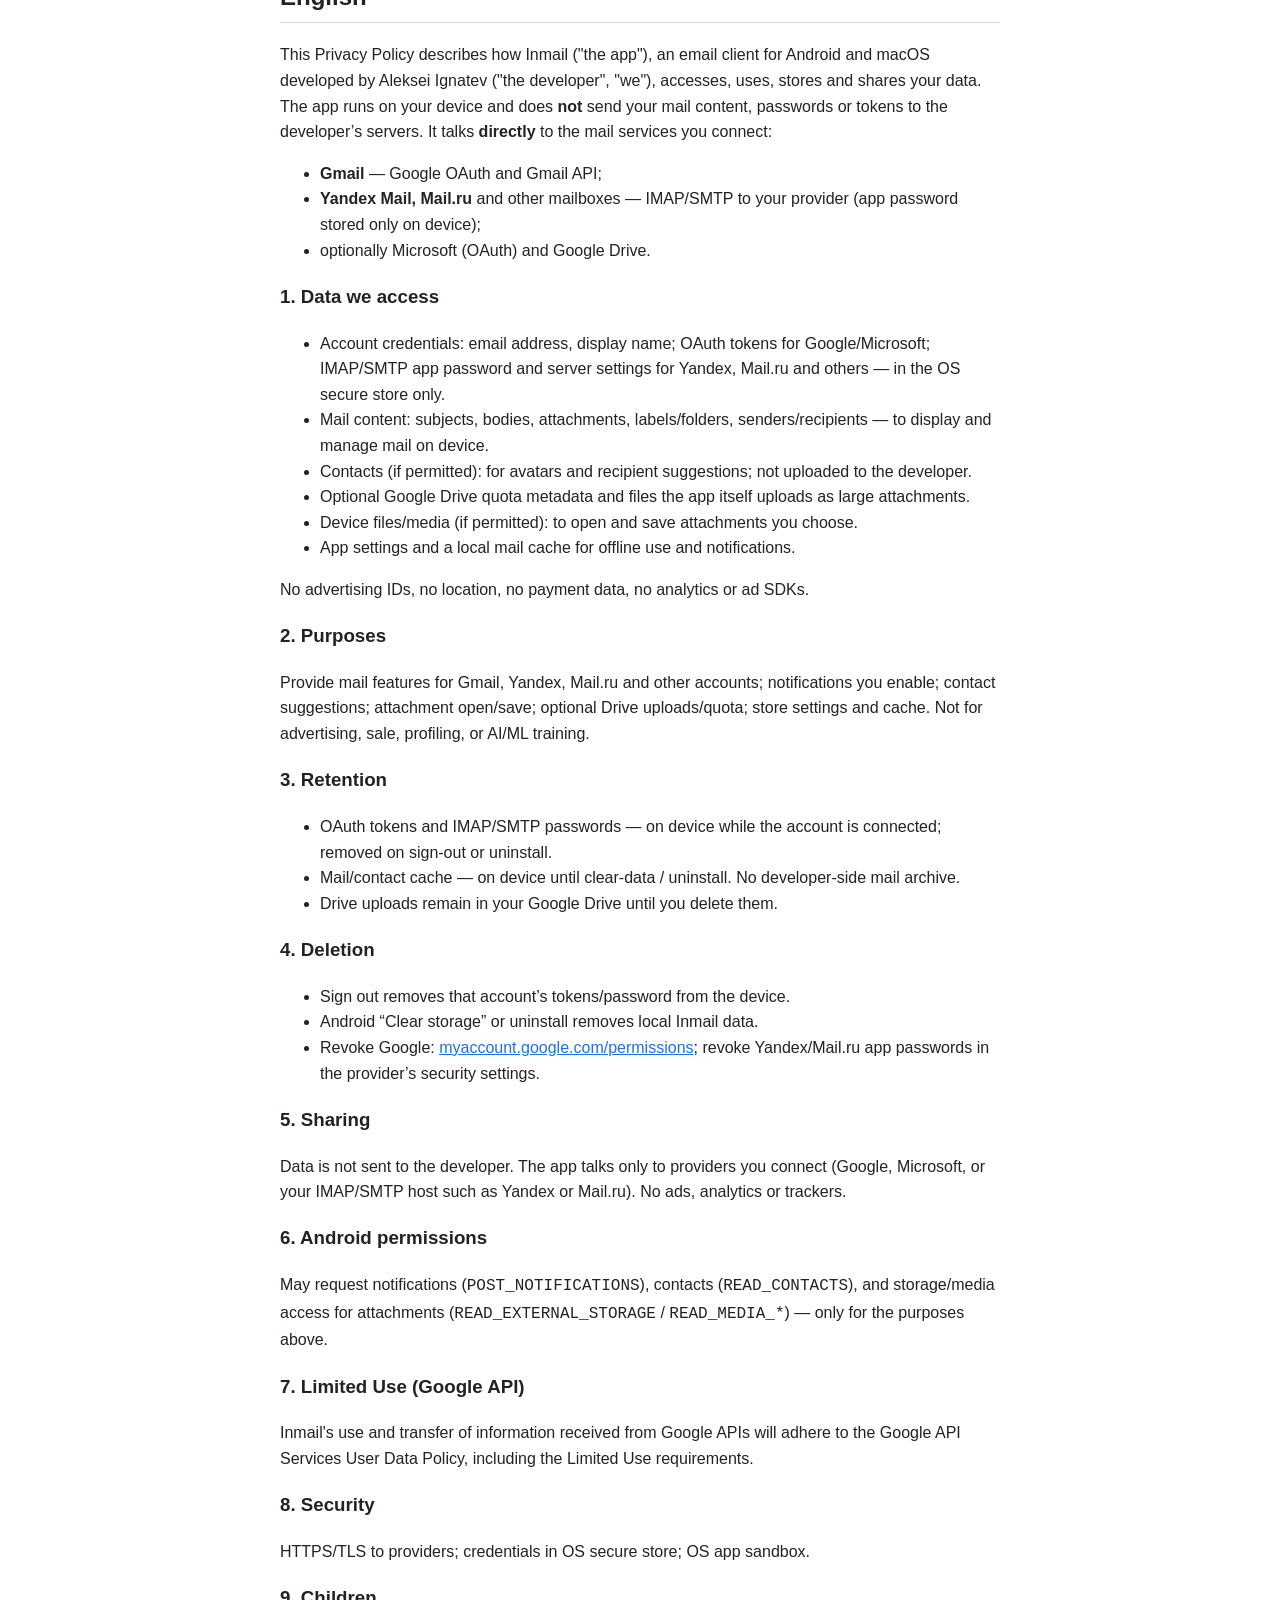
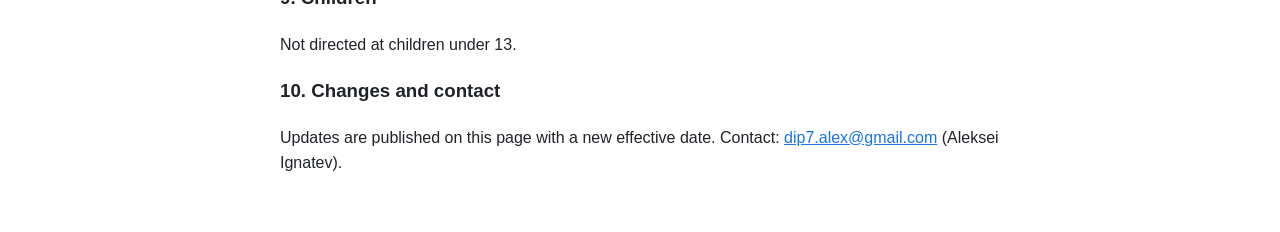
==== commit 2897eb0f: "Update Inmail privacy for RuStore 5.1 (IMAP Yandex/Mail.ru) Categories, purposes, retention, deletio" ====
--- a/inmail/privacy.html
+++ b/inmail/privacy.html
@@ -10,161 +10,135 @@
 <main>
 <header><nav><a href="/inmail/">Inmail</a><a href="/inmail/privacy.html">Политика конфиденциальности / Privacy Policy</a><a href="/inmail/terms.html">Условия использования / Terms of Service</a></nav></header>
 <h1>Политика конфиденциальности / Privacy Policy</h1>
-<p class="muted">Inmail (Android, macOS) · Дата вступления в силу / Effective date: 18 октября 2026 / 18 October 2026</p>
+<p class="muted">Inmail (Android, macOS) · Дата вступления в силу / Effective date: 23 октября 2026 / 23 October 2026</p>
 
-<section lang="en">
-<h2>English</h2>
-<p>This Privacy Policy describes how Inmail ("the app"), a Gmail client for Android and macOS developed by Aleksei Ignatev ("the developer", "we"), accesses, uses, stores and shares your data.</p>
-
-<h3>1. Data we access</h3>
-<p>When you sign in with your Google account and grant permission, the app uses Google APIs to access the following. Some permissions are optional and can be declined; Gmail access is required for the mail client to work.</p>
-
-<h4>1.1 Gmail</h4>
-<p>Using the Gmail API with the <code>gmail.modify</code> scope, the app may access:</p>
+<section lang="ru">
+<h2>Русский</h2>
+<p>Настоящая Политика конфиденциальности описывает, какие персональные данные обрабатывает приложение <b>Inmail</b> («приложение») — почтовый клиент для Android и macOS, разработанный Алексеем Игнатьевым («разработчик», «мы», оператор в смысле ФЗ-152 в отношении данных, которые приложение обрабатывает на устройстве пользователя), — с какой целью, как долго они хранятся и как их удалить.</p>
+<p>Приложение работает на вашем устройстве и <b>не передаёт содержимое почты, пароли и токены на серверы разработчика</b>. Обмен данными идёт <b>напрямую</b> с почтовыми сервисами, которые вы подключаете:</p>
 <ul>
-<li>your basic Google account information (email address, name) to identify the signed-in account in the app;</li>
-<li>your Gmail messages, threads, attachments and labels — to <b>read</b> and display your mail;</li>
-<li>the ability to <b>send</b> email on your behalf when you compose, reply to or forward a message;</li>
-<li>the ability to <b>modify</b> your mail — apply or remove labels, mark as read/unread, archive, move to or restore from trash — when you perform these actions in the app.</li>
+<li><b>Gmail</b> — через официальный Google OAuth и Gmail API;</li>
+<li><b>Яндекс.Почта, Mail.ru</b> и другие ящики — через IMAP/SMTP вашего провайдера (логин и пароль приложения хранятся только на устройстве);</li>
+<li>при необходимости — Microsoft (OAuth) и Google Диск (по отдельному разрешению).</li>
 </ul>
 
-<h4>1.2 Google Contacts (People API)</h4>
-<p>If you grant contact permissions (<code>contacts.readonly</code> and <code>contacts.other.readonly</code>), the app may read your Google Contacts and “other contacts” to:</p>
+<h3>1. Категории обрабатываемых персональных данных</h3>
 <ul>
-<li>show contact photos / avatars next to messages and in the compose recipient field;</li>
-<li>suggest recipients when you type an address.</li>
+<li><b>Учётные данные аккаунта:</b> адрес электронной почты, отображаемое имя; для Google/Microsoft — OAuth-токены доступа и обновления; для IMAP/SMTP (в т.ч. Яндекс, Mail.ru) — пароль приложения или пароль ящика и параметры сервера — <b>только в защищённом хранилище ОС</b> (Android Keystore / Keychain).</li>
+<li><b>Содержимое электронной почты:</b> темы, текст, вложения, метки/папки, адреса отправителей и получателей, цепочки писем — для отображения и управления почтой на устройстве.</li>
+<li><b>Контакты (по разрешению Android / Google):</b> имена, адреса и фото — для аватаров и подсказок получателей. Список контактов не выгружается на серверы разработчика.</li>
+<li><b>Данные Google Диска (по желанию):</b> метаданные квоты; файлы, которые приложение само загрузило как большие вложения.</li>
+<li><b>Файлы и вложения на устройстве (по разрешению хранилища / медиа):</b> доступ нужны, чтобы открывать и сохранять вложения, которыми вы делитесь с приложением или сохраняете из письма.</li>
+<li><b>Настройки приложения:</b> оформление, действия смахивания, блокировка и иные параметры, которые вы задаёте.</li>
+<li><b>Технические данные на устройстве:</b> локальный кэш писем и вложений для офлайн-просмотра и уведомлений о новых письмах (разрешение на уведомления).</li>
 </ul>
-<p>The app does not export your contact list to the developer’s servers and does not modify your Google Contacts.</p>
+<p>Приложение <b>не собирает</b> рекламные идентификаторы, геолокацию, платёжные данные и не подключает SDK аналитики или рекламы.</p>
 
-<h4>1.3 Google Drive</h4>
-<p>If you grant Drive-related permissions, the app uses them only for these features:</p>
+<h3>2. Цели обработки</h3>
 <ul>
-<li><code>drive.metadata.readonly</code> — read <b>storage quota metadata</b> (how much Drive storage is used / available) to show a usage bar in the app menu. The app does not list or download your existing Drive files through this scope.</li>
-<li><code>drive.file</code> — create and access <b>only files that the app itself creates</b> (for example, uploading a large attachment so the message can include a Drive link). The app cannot see other files in your Drive that it did not create.</li>
+<li>подключение и работа с почтовыми ящиками Gmail, Яндекс, Mail.ru и другими (чтение, отправка, метки, архив, корзина) — через API Google либо IMAP/SMTP провайдера;</li>
+<li>показ уведомлений о новых письмах (если вы разрешили уведомления);</li>
+<li>подсказки получателей и аватары (если разрешены контакты);</li>
+<li>открытие и сохранение вложений (если разрешён доступ к файлам/медиа);</li>
+<li>загрузка крупных вложений на ваш Google Диск и показ квоты (если разрешён Диск);</li>
+<li>хранение ваших настроек и локального кэша для удобной работы.</li>
 </ul>
-<p>Drive access is optional; you can decline it and still use mail without large Drive uploads or the quota bar.</p>
+<p>Данные не используются для рекламы, продажи третьим лицам, профилирования и обучения моделей ИИ/МО.</p>
 
-<h3>2. How we use the data</h3>
-<p>Data received from Google APIs is used <b>only</b> to provide the app's user-facing features: displaying and managing your own mail on your device, showing contact avatars and suggestions, showing Drive quota, and uploading large attachments you choose to send via Drive — all at your request. We do not use this data for any other purpose.</p>
-
-<h3>3. Storage</h3>
+<h3>3. Сроки хранения</h3>
 <ul>
-<li>Your mail data (message cache, labels, settings), contact photo caches used in the UI, and OAuth tokens are stored <b>only locally on your device</b> (using the platform's protected storage where available).</li>
-<li>OAuth access and refresh tokens are used only to call Google APIs <b>directly from your device</b>.</li>
-<li>Files uploaded with <code>drive.file</code> are stored in <b>your</b> Google Drive; the app keeps only what is needed locally to show the link or status of that upload.</li>
-<li>The developer does not operate any servers that receive, store or process your Gmail, Contacts or Drive user data.</li>
+<li><b>Токены OAuth и пароли IMAP/SMTP (Gmail, Яндекс, Mail.ru и др.)</b> — только на устройстве, пока аккаунт подключён; удаляются при выходе из аккаунта или удалении приложения.</li>
+<li><b>Кэш писем, вложений и контактов</b> — на устройстве, пока нужен для работы или пока вы не очистите данные / не удалите приложение. У разработчика нет серверного архива вашей почты.</li>
+<li><b>Файлы на Google Диске</b>, загруженные вами через приложение, хранятся в вашем аккаунте Google до удаления вами в Диске.</li>
+<li><b>Настройки</b> — до очистки данных приложения или его удаления.</li>
 </ul>
 
-<h3>4. Sharing</h3>
+<h3>4. Порядок удаления данных</h3>
 <ul>
-<li>Your data is <b>not sent to the developer's servers</b> and is <b>not shared with, transferred to, or sold to any third parties</b>. The app communicates only with Google's servers to access your mail, contacts and Drive features.</li>
-<li>The app contains <b>no advertising</b>, <b>no analytics</b> and <b>no tracking</b> SDKs.</li>
-<li>Your data is <b>never sold</b> and is never used for advertising, including personalized or retargeted ads.</li>
-<li>Your data is <b>not used to develop, improve or train artificial intelligence or machine learning models</b>, whether generalized or otherwise.</li>
-<li>No human reads your data, except when you explicitly ask for help and provide specific messages yourself, or when required by law.</li>
+<li>выход из аккаунта в приложении — удаляет токены/пароль этого ящика с устройства;</li>
+<li>на Android: «Очистить хранилище» в настройках системы — удаляет локальный кэш и настройки;</li>
+<li>удаление приложения — удаляет все локальные данные Inmail;</li>
+<li>отзыв доступа Google: <a href="https://myaccount.google.com/permissions">myaccount.google.com/permissions</a>;</li>
+<li>для Яндекс / Mail.ru пароль приложения можно отозвать в настройках безопасности почтового ящика у провайдера;</li>
+<li>поскольку разработчик не хранит ваши письма и секреты на своих серверах, отдельного запроса на «удаление с сервера разработчика» не требуется. По вопросам — см. контакты ниже.</li>
 </ul>
 
-<h3>5. Limited Use</h3>
-<p>Inmail's use and transfer of information received from Google APIs will adhere to the <a href="https://developers.google.com/terms/api-services-user-data-policy">Google API Services User Data Policy</a>, including the Limited Use requirements.</p>
+<h3>5. Передача данных третьим лицам</h3>
+<p>Содержимое почты и учётные данные <b>не отправляются разработчику</b>. Приложение обращается только к сервисам, которые вы подключили: серверы Google (Gmail/Drive/Contacts), Microsoft (если подключены), либо IMAP/SMTP вашего провайдера (Яндекс, Mail.ru и др.). Рекламы, аналитики и трекеров нет. Передача по требованию закона — только если это прямо предписано применимым правом.</p>
 
-<h3>6. Your choices: revoking access and deleting data</h3>
-<ul>
-<li>You can revoke the app's access to your Google account at any time at <a href="https://myaccount.google.com/permissions">https://myaccount.google.com/permissions</a> (this also revokes Gmail, Contacts and Drive scopes).</li>
-<li>You can sign out in the app, which removes the stored tokens for that account.</li>
-<li>You can delete all app data, including cached mail, contact photo caches and tokens, by uninstalling the app (on Android, you can also use "Clear storage" in system settings). Since no data is stored on the developer's servers, there is nothing else to delete from the developer.</li>
-<li>Files that were uploaded to your Google Drive remain in your Drive until you delete them yourself in Drive or via Google Account tools.</li>
-</ul>
-
-<h3>7. Security</h3>
-<p>All communication with Google APIs uses encrypted HTTPS connections. Data on the device is protected by the operating system's app sandbox.</p>
-
-<h3>8. Children</h3>
-<p>The app is not directed at children under 13 and does not knowingly collect data from them.</p>
-
-<h3>9. Changes</h3>
-<p>We may update this policy. Changes will be published on this page with a new effective date.</p>
-
-<h3>10. Contact</h3>
-<p>Questions about this policy: <a href="mailto:dip7.alex@gmail.com">dip7.alex@gmail.com</a> (Aleksei Ignatev).</p>
-</section>
-
-<section lang="ru" class="lang">
-<h2>Русский</h2>
-<p>Настоящая Политика конфиденциальности описывает, как приложение Inmail («приложение») — Gmail-клиент для Android и macOS, разработанный Алексеем Игнатьевым («разработчик», «мы»), — получает доступ к вашим данным, использует, хранит и передаёт их.</p>
-
-<h3>1. К каким данным есть доступ</h3>
-<p>После входа с аккаунтом Google и вашего разрешения приложение через Google API получает доступ к данным ниже. Часть разрешений необязательна и их можно отклонить; доступ к Gmail нужен для работы почтового клиента.</p>
-
-<h4>1.1 Gmail</h4>
-<p>Через Gmail API со scope <code>gmail.modify</code> приложение может получать доступ к:</p>
-<ul>
-<li>основной информации аккаунта Google (адрес почты, имя) — чтобы показать, какой аккаунт подключён;</li>
-<li>вашим письмам, цепочкам, вложениям и меткам Gmail — чтобы <b>читать</b> и отображать почту;</li>
-<li>возможности <b>отправлять</b> письма от вашего имени, когда вы пишете, отвечаете или пересылаете письмо;</li>
-<li>возможности <b>изменять</b> почту — ставить и снимать метки, отмечать прочитанным/непрочитанным, архивировать, перемещать в корзину и восстанавливать — когда вы делаете это в приложении.</li>
-</ul>
-
-<h4>1.2 Контакты Google (People API)</h4>
-<p>Если вы разрешите доступ к контактам (<code>contacts.readonly</code> и <code>contacts.other.readonly</code>), приложение может читать ваши контакты Google и «другие контакты», чтобы:</p>
-<ul>
-<li>показывать фото / аватары контактов рядом с письмами и в поле получателя;</li>
-<li>подсказывать адреса при наборе получателя.</li>
-</ul>
-<p>Список контактов не выгружается на серверы разработчика; приложение не изменяет ваши контакты Google.</p>
-
-<h4>1.3 Google Диск</h4>
-<p>Если вы разрешите доступ к Диску, приложение использует его только так:</p>
-<ul>
-<li><code>drive.metadata.readonly</code> — читать <b>метаданные квоты</b> (сколько места занято / доступно), чтобы показать полоску использования в меню. Через этот scope приложение не просматривает и не скачивает ваши существующие файлы на Диске.</li>
-<li><code>drive.file</code> — создавать и открывать <b>только файлы, которые создало само приложение</b> (например, загрузка большого вложения со ссылкой на Диск). Чужие файлы на Диске, которые приложение не создавало, ему недоступны.</li>
-</ul>
-<p>Доступ к Диску необязателен: его можно отклонить и пользоваться почтой без загрузки больших вложений на Диск и без полоски квоты.</p>
-
-<h3>2. Как используются данные</h3>
-<p>Данные, полученные от Google API, используются <b>только</b> для функций приложения: отображения и управления вашей почтой на устройстве, аватаров и подсказок контактов, показа квоты Диска и загрузки выбранных вами больших вложений на Диск — по вашему запросу. Ни для каких других целей они не используются.</p>
-
-<h3>3. Хранение</h3>
-<ul>
-<li>Данные почты (кэш писем, метки, настройки), кэш фото контактов для интерфейса и OAuth-токены хранятся <b>только локально на вашем устройстве</b> (в защищённом хранилище системы, где оно доступно).</li>
-<li>OAuth-токены используются только для обращения к Google API <b>напрямую с устройства</b>.</li>
-<li>Файлы, загруженные через <code>drive.file</code>, лежат в <b>вашем</b> Google Диске; на устройстве приложение хранит лишь то, что нужно, чтобы показать ссылку или статус этой загрузки.</li>
-<li>У разработчика нет серверов, которые получают, хранят или обрабатывают ваши данные Gmail, контактов или Диска.</li>
-</ul>
-
-<h3>4. Передача данных</h3>
-<ul>
-<li>Ваши данные <b>не отправляются на серверы разработчика</b> и <b>не передаются и не продаются третьим лицам</b>. Приложение обменивается данными только с серверами Google для почты, контактов и функций Диска.</li>
-<li>В приложении <b>нет рекламы</b>, <b>нет аналитики</b> и <b>нет трекеров</b>.</li>
-<li>Ваши данные <b>никогда не продаются</b> и не используются для рекламы, в том числе персонализированной.</li>
-<li>Ваши данные <b>не используются для разработки, улучшения или обучения моделей искусственного интеллекта и машинного обучения</b>.</li>
-<li>Никто не читает ваши данные, кроме случаев, когда вы сами обращаетесь за помощью и предоставляете конкретные письма, либо когда этого требует закон.</li>
-</ul>
-
-<h3>5. Ограниченное использование (Limited Use)</h3>
-<p>Использование и передача приложением Inmail информации, полученной от Google API, соответствует <a href="https://developers.google.com/terms/api-services-user-data-policy">Правилам использования пользовательских данных сервисов Google API (Google API Services User Data Policy)</a>, включая требования об ограниченном использовании (Limited Use).</p>
-<p lang="en"><i>Inmail's use and transfer of information received from Google APIs will adhere to the <a href="https://developers.google.com/terms/api-services-user-data-policy">Google API Services User Data Policy</a>, including the Limited Use requirements.</i></p>
-
-<h3>6. Отзыв доступа и удаление данных</h3>
-<ul>
-<li>Вы можете в любой момент отозвать доступ приложения к аккаунту Google: <a href="https://myaccount.google.com/permissions">https://myaccount.google.com/permissions</a> (это отзывает и Gmail, и Contacts, и Drive).</li>
-<li>Выход из аккаунта в приложении удаляет сохранённые токены этого аккаунта.</li>
-<li>Все данные приложения, включая кэш писем, кэш фото контактов и токены, удаляются при удалении приложения (на Android также можно выбрать «Очистить хранилище» в настройках). Поскольку на серверах разработчика данные не хранятся, с разработчика больше ничего удалять не нужно.</li>
-<li>Файлы, уже загруженные в ваш Google Диск, остаются там, пока вы сами не удалите их в Диске или через инструменты аккаунта Google.</li>
-</ul>
+<h3>6. Разрешения Android (для справки)</h3>
+<p>В зависимости от версии Android приложение может запрашивать: уведомления (<code>POST_NOTIFICATIONS</code>), чтение контактов (<code>READ_CONTACTS</code>), доступ к файлам/медиа для вложений (<code>READ_EXTERNAL_STORAGE</code> / <code>READ_MEDIA_*</code>). Эти разрешения используются только для целей выше и не означают передачу данных разработчику.</p>
 
 <h3>7. Безопасность</h3>
-<p>Обмен данными с Google API идёт только по зашифрованному HTTPS. Данные на устройстве защищены песочницей операционной системы.</p>
+<p>Связь с почтовыми сервисами — по HTTPS/TLS (для IMAP/SMTP — шифрование, которое поддерживает ваш сервер). Пароли и токены — в защищённом хранилище ОС. Данные на устройстве ограничены песочницей приложения.</p>
 
 <h3>8. Дети</h3>
 <p>Приложение не предназначено для детей младше 13 лет и сознательно не собирает их данные.</p>
 
-<h3>9. Изменения</h3>
-<p>Мы можем обновлять эту политику. Изменения публикуются на этой странице с новой датой вступления в силу.</p>
+<h3>9. Изменения политики</h3>
+<p>Актуальная версия всегда на этой странице; дата вступления в силу указана выше.</p>
 
-<h3>10. Контакты</h3>
-<p>Вопросы по политике: <a href="mailto:dip7.alex@gmail.com">dip7.alex@gmail.com</a> (Алексей Игнатьев).</p>
+<h3>10. Контакты ответственного за обработку персональных данных</h3>
+<p>Оператор / ответственное лицо: <b>Алексей Игнатьев</b><br>
+Электронная почта: <a href="mailto:dip7.alex@gmail.com">dip7.alex@gmail.com</a></p>
 </section>
-<footer>© 2026 Алексей Игнатьев (Aleksei Ignatev) · <a href="mailto:dip7.alex@gmail.com">dip7.alex@gmail.com</a></footer>
+
+<section lang="en">
+<h2>English</h2>
+<p>This Privacy Policy describes how Inmail ("the app"), an email client for Android and macOS developed by Aleksei Ignatev ("the developer", "we"), accesses, uses, stores and shares your data. The app runs on your device and does <b>not</b> send your mail content, passwords or tokens to the developer’s servers. It talks <b>directly</b> to the mail services you connect:</p>
+<ul>
+<li><b>Gmail</b> — Google OAuth and Gmail API;</li>
+<li><b>Yandex Mail, Mail.ru</b> and other mailboxes — IMAP/SMTP to your provider (app password stored only on device);</li>
+<li>optionally Microsoft (OAuth) and Google Drive.</li>
+</ul>
+
+<h3>1. Data we access</h3>
+<ul>
+<li>Account credentials: email address, display name; OAuth tokens for Google/Microsoft; IMAP/SMTP app password and server settings for Yandex, Mail.ru and others — in the OS secure store only.</li>
+<li>Mail content: subjects, bodies, attachments, labels/folders, senders/recipients — to display and manage mail on device.</li>
+<li>Contacts (if permitted): for avatars and recipient suggestions; not uploaded to the developer.</li>
+<li>Optional Google Drive quota metadata and files the app itself uploads as large attachments.</li>
+<li>Device files/media (if permitted): to open and save attachments you choose.</li>
+<li>App settings and a local mail cache for offline use and notifications.</li>
+</ul>
+<p>No advertising IDs, no location, no payment data, no analytics or ad SDKs.</p>
+
+<h3>2. Purposes</h3>
+<p>Provide mail features for Gmail, Yandex, Mail.ru and other accounts; notifications you enable; contact suggestions; attachment open/save; optional Drive uploads/quota; store settings and cache. Not for advertising, sale, profiling, or AI/ML training.</p>
+
+<h3>3. Retention</h3>
+<ul>
+<li>OAuth tokens and IMAP/SMTP passwords — on device while the account is connected; removed on sign-out or uninstall.</li>
+<li>Mail/contact cache — on device until clear-data / uninstall. No developer-side mail archive.</li>
+<li>Drive uploads remain in your Google Drive until you delete them.</li>
+</ul>
+
+<h3>4. Deletion</h3>
+<ul>
+<li>Sign out removes that account’s tokens/password from the device.</li>
+<li>Android “Clear storage” or uninstall removes local Inmail data.</li>
+<li>Revoke Google: <a href="https://myaccount.google.com/permissions">myaccount.google.com/permissions</a>; revoke Yandex/Mail.ru app passwords in the provider’s security settings.</li>
+</ul>
+
+<h3>5. Sharing</h3>
+<p>Data is not sent to the developer. The app talks only to providers you connect (Google, Microsoft, or your IMAP/SMTP host such as Yandex or Mail.ru). No ads, analytics or trackers.</p>
+
+<h3>6. Android permissions</h3>
+<p>May request notifications (<code>POST_NOTIFICATIONS</code>), contacts (<code>READ_CONTACTS</code>), and storage/media access for attachments (<code>READ_EXTERNAL_STORAGE</code> / <code>READ_MEDIA_*</code>) — only for the purposes above.</p>
+
+<h3>7. Limited Use (Google API)</h3>
+<p>Inmail's use and transfer of information received from Google APIs will adhere to the Google API Services User Data Policy, including the Limited Use requirements.</p>
+
+<h3>8. Security</h3>
+<p>HTTPS/TLS to providers; credentials in OS secure store; OS app sandbox.</p>
+
+<h3>9. Children</h3>
+<p>Not directed at children under 13.</p>
+
+<h3>10. Changes and contact</h3>
+<p>Updates are published on this page with a new effective date. Contact: <a href="mailto:dip7.alex@gmail.com">dip7.alex@gmail.com</a> (Aleksei Ignatev).</p>
+</section>
+
 </main>
 </body>
 </html>
